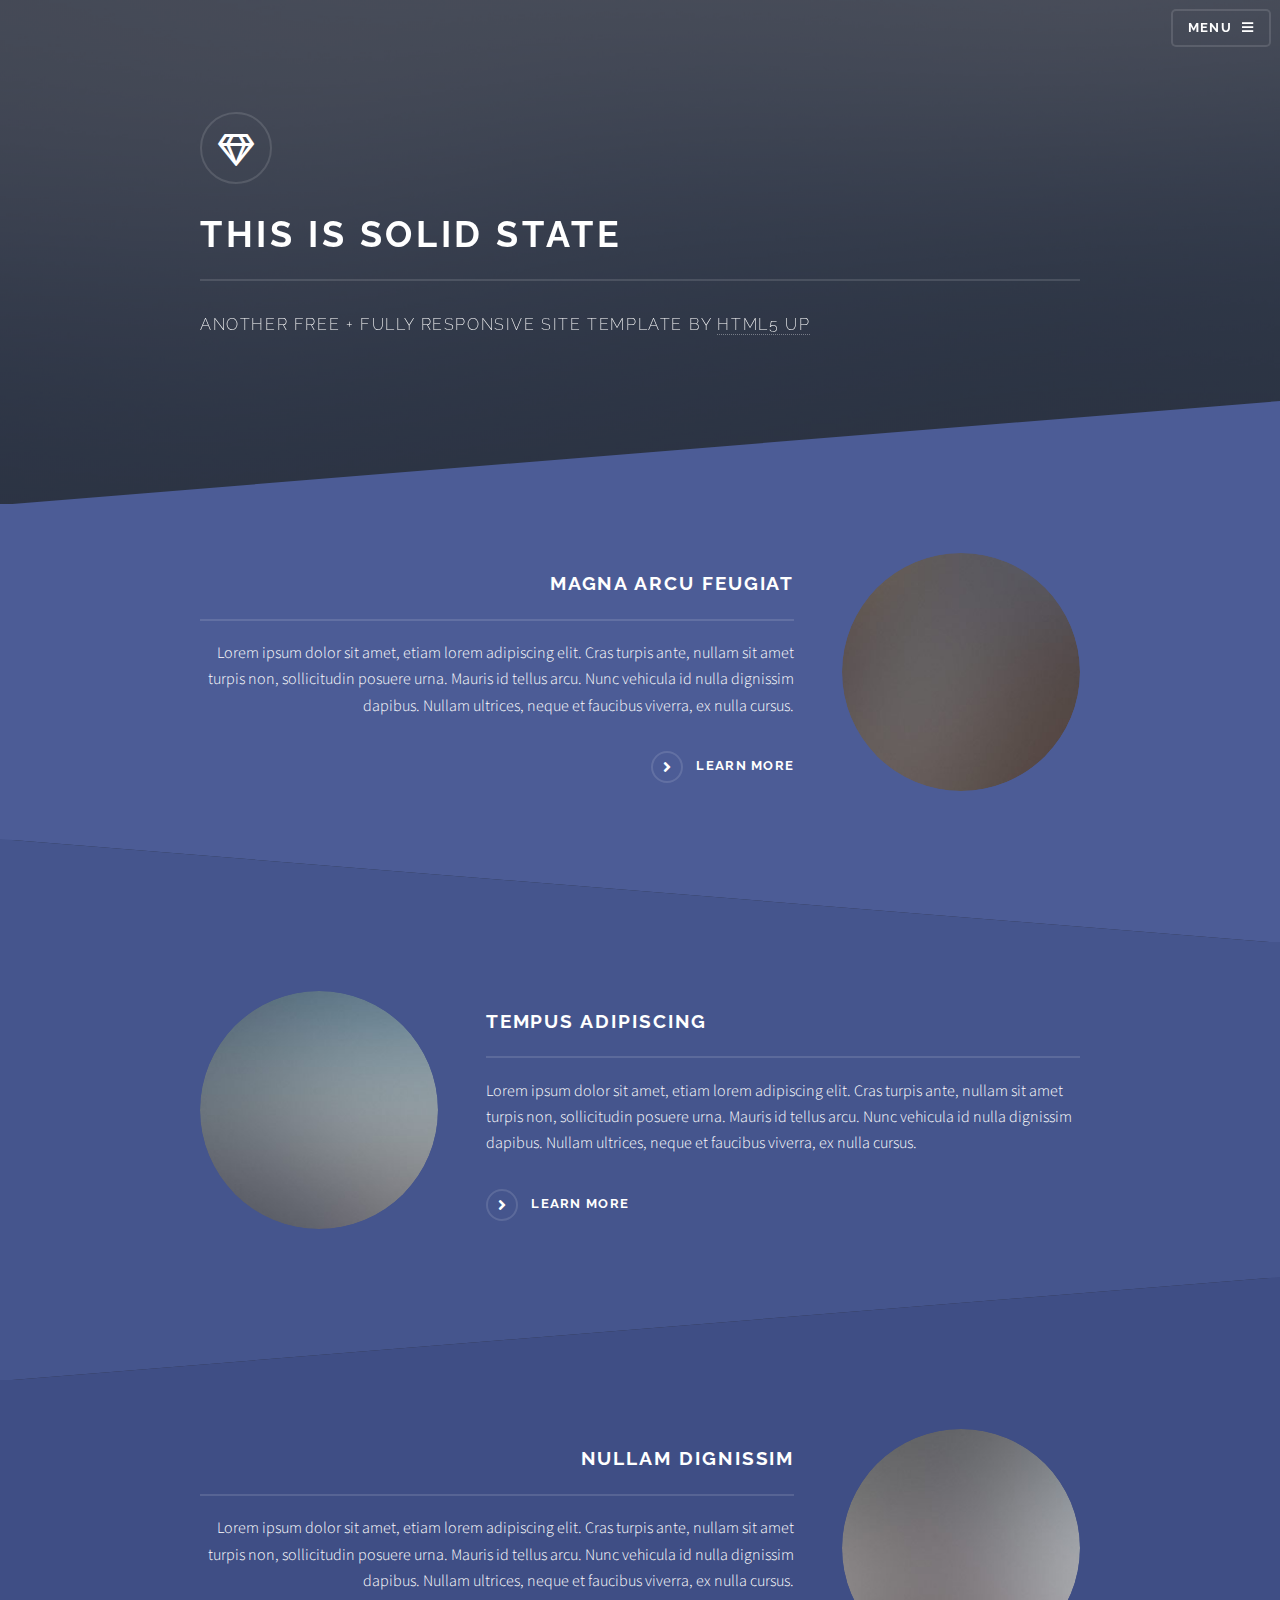
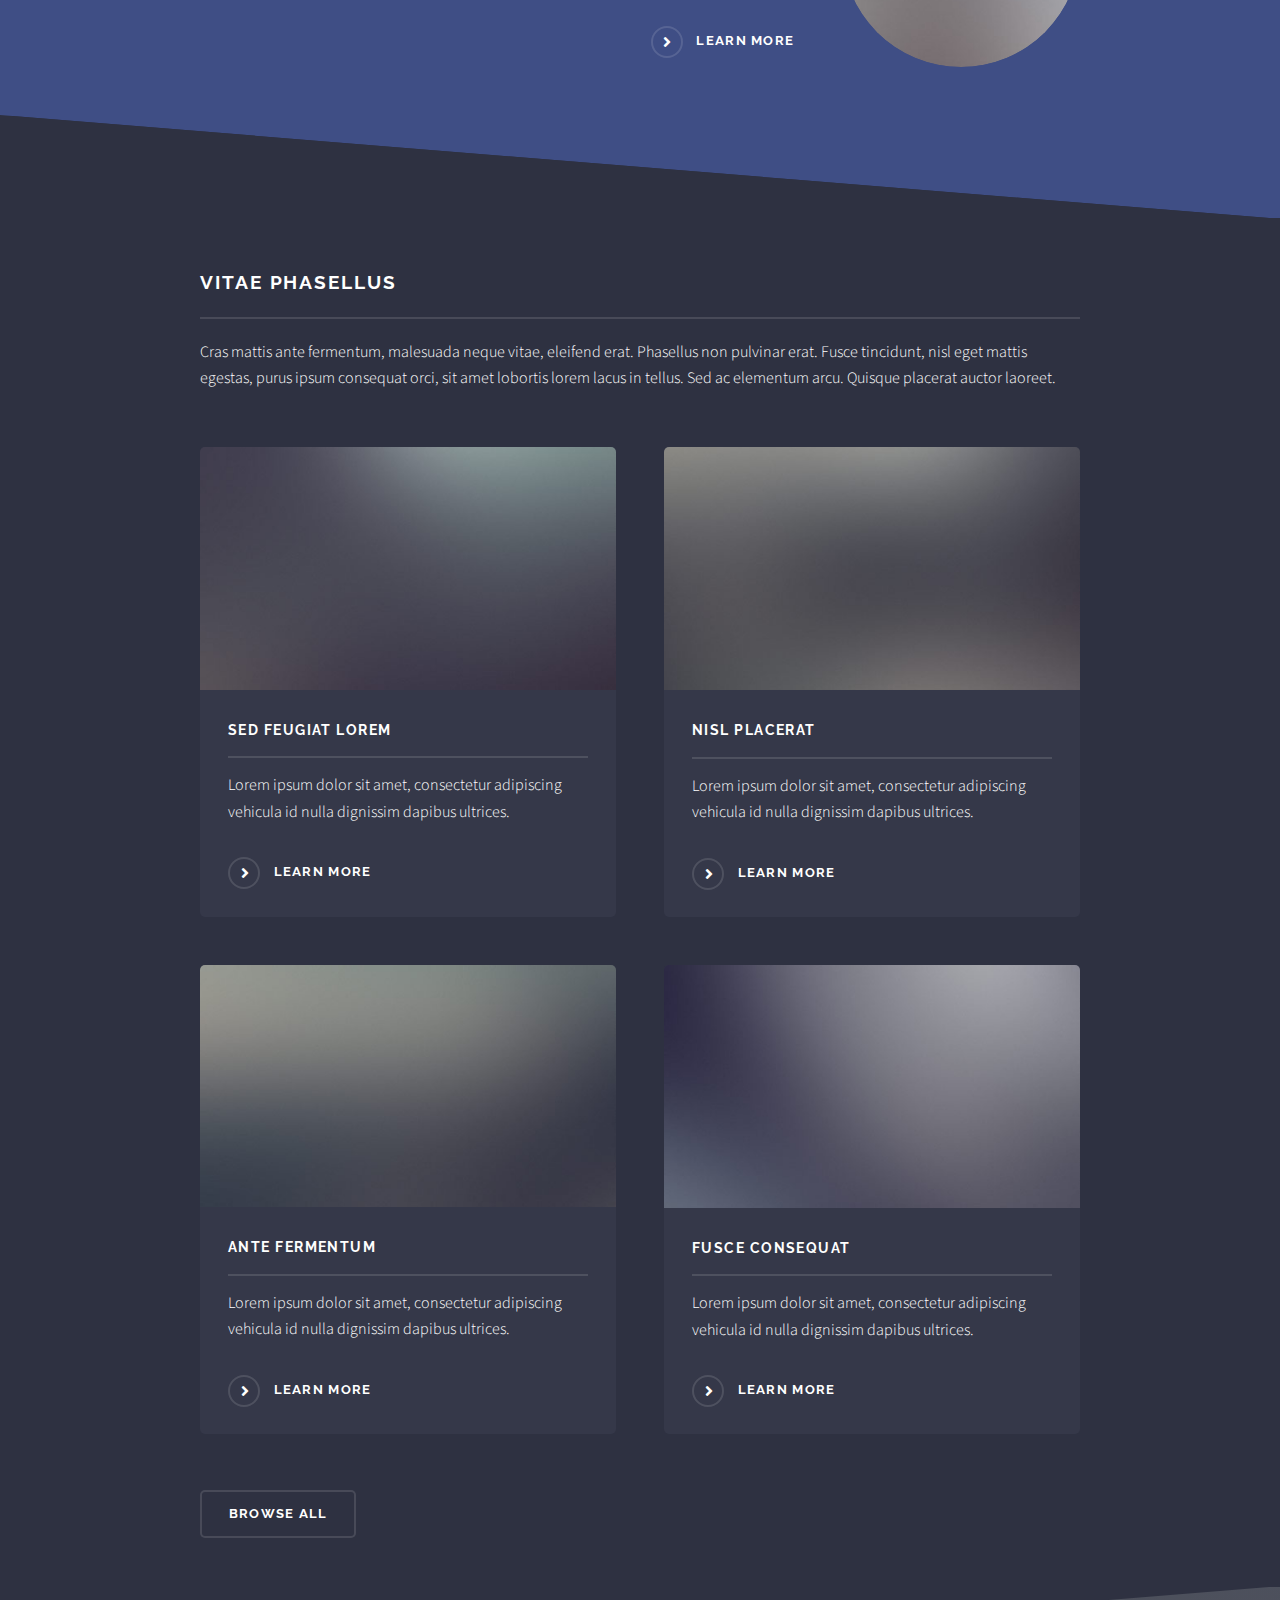
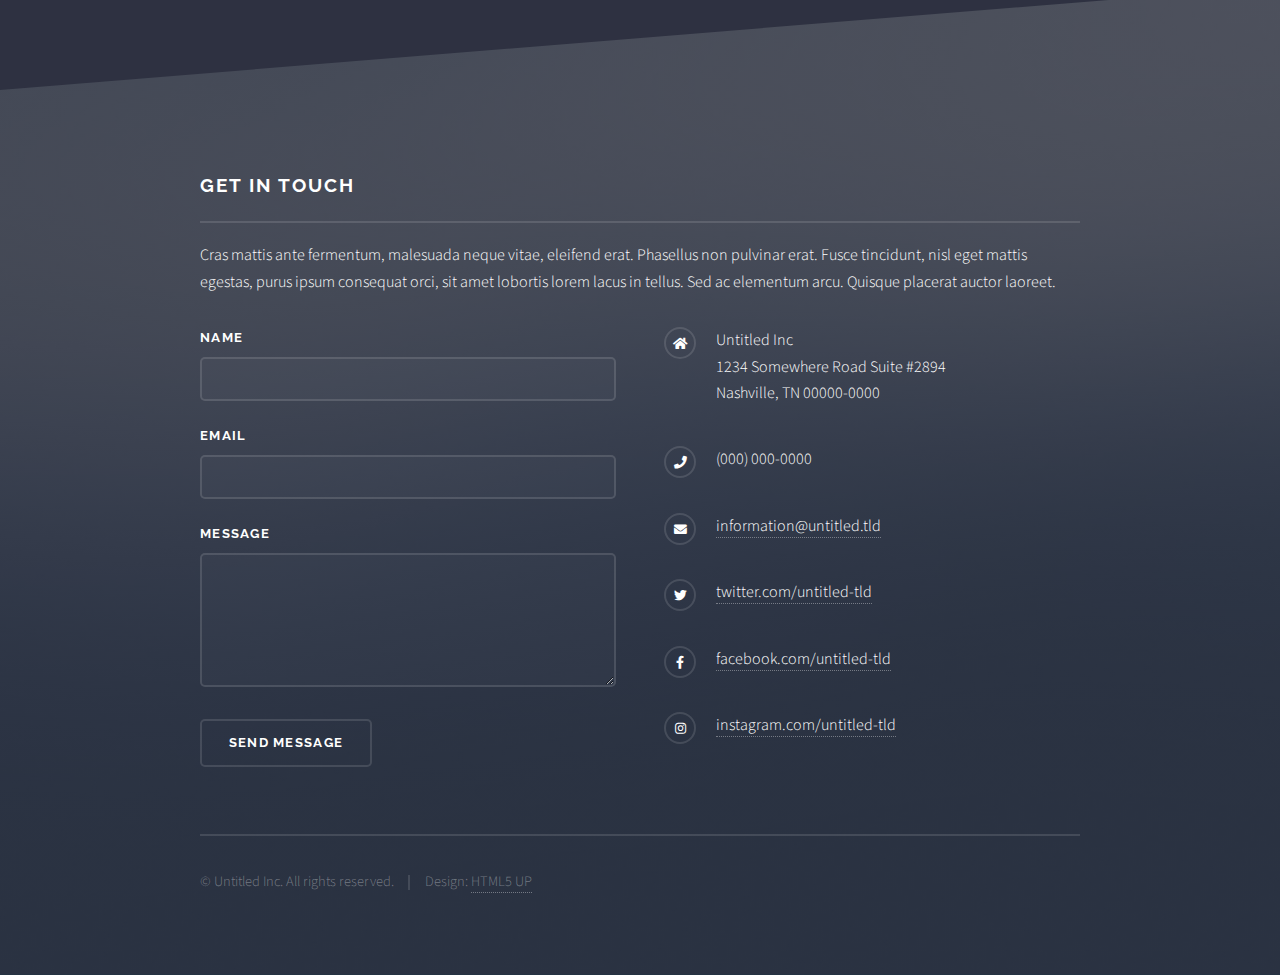
==== index.html @ ef5cf58c "Added the files for website" ====
<!DOCTYPE HTML>
<!--
	Solid State by HTML5 UP
	html5up.net | @ajlkn
	Free for personal and commercial use under the CCA 3.0 license (html5up.net/license)
-->
<html>
	<head>
		<title>Solid State by HTML5 UP</title>
		<meta charset="utf-8" />
		<meta name="viewport" content="width=device-width, initial-scale=1, user-scalable=no" />
		<link rel="stylesheet" href="assets/css/main.css" />
		<noscript><link rel="stylesheet" href="assets/css/noscript.css" /></noscript>
	</head>
	<body class="is-preload">

		<!-- Page Wrapper -->
			<div id="page-wrapper">

				<!-- Header -->
					<header id="header" class="alt">
						<h1><a href="index.html">Solid State</a></h1>
						<nav>
							<a href="#menu">Menu</a>
						</nav>
					</header>

				<!-- Menu -->
					<nav id="menu">
						<div class="inner">
							<h2>Menu</h2>
							<ul class="links">
								<li><a href="index.html">Home</a></li>
								<li><a href="generic.html">Generic</a></li>
								<li><a href="elements.html">Elements</a></li>
								<li><a href="#">Log In</a></li>
								<li><a href="#">Sign Up</a></li>
							</ul>
							<a href="#" class="close">Close</a>
						</div>
					</nav>

				<!-- Banner -->
					<section id="banner">
						<div class="inner">
							<div class="logo"><span class="icon fa-gem"></span></div>
							<h2>This is Solid State</h2>
							<p>Another free + fully responsive site template by <a href="http://html5up.net">HTML5 UP</a></p>
						</div>
					</section>

				<!-- Wrapper -->
					<section id="wrapper">

						<!-- One -->
							<section id="one" class="wrapper spotlight style1">
								<div class="inner">
									<a href="#" class="image"><img src="images/pic01.jpg" alt="" /></a>
									<div class="content">
										<h2 class="major">Magna arcu feugiat</h2>
										<p>Lorem ipsum dolor sit amet, etiam lorem adipiscing elit. Cras turpis ante, nullam sit amet turpis non, sollicitudin posuere urna. Mauris id tellus arcu. Nunc vehicula id nulla dignissim dapibus. Nullam ultrices, neque et faucibus viverra, ex nulla cursus.</p>
										<a href="#" class="special">Learn more</a>
									</div>
								</div>
							</section>

						<!-- Two -->
							<section id="two" class="wrapper alt spotlight style2">
								<div class="inner">
									<a href="#" class="image"><img src="images/pic02.jpg" alt="" /></a>
									<div class="content">
										<h2 class="major">Tempus adipiscing</h2>
										<p>Lorem ipsum dolor sit amet, etiam lorem adipiscing elit. Cras turpis ante, nullam sit amet turpis non, sollicitudin posuere urna. Mauris id tellus arcu. Nunc vehicula id nulla dignissim dapibus. Nullam ultrices, neque et faucibus viverra, ex nulla cursus.</p>
										<a href="#" class="special">Learn more</a>
									</div>
								</div>
							</section>

						<!-- Three -->
							<section id="three" class="wrapper spotlight style3">
								<div class="inner">
									<a href="#" class="image"><img src="images/pic03.jpg" alt="" /></a>
									<div class="content">
										<h2 class="major">Nullam dignissim</h2>
										<p>Lorem ipsum dolor sit amet, etiam lorem adipiscing elit. Cras turpis ante, nullam sit amet turpis non, sollicitudin posuere urna. Mauris id tellus arcu. Nunc vehicula id nulla dignissim dapibus. Nullam ultrices, neque et faucibus viverra, ex nulla cursus.</p>
										<a href="#" class="special">Learn more</a>
									</div>
								</div>
							</section>

						<!-- Four -->
							<section id="four" class="wrapper alt style1">
								<div class="inner">
									<h2 class="major">Vitae phasellus</h2>
									<p>Cras mattis ante fermentum, malesuada neque vitae, eleifend erat. Phasellus non pulvinar erat. Fusce tincidunt, nisl eget mattis egestas, purus ipsum consequat orci, sit amet lobortis lorem lacus in tellus. Sed ac elementum arcu. Quisque placerat auctor laoreet.</p>
									<section class="features">
										<article>
											<a href="#" class="image"><img src="images/pic04.jpg" alt="" /></a>
											<h3 class="major">Sed feugiat lorem</h3>
											<p>Lorem ipsum dolor sit amet, consectetur adipiscing vehicula id nulla dignissim dapibus ultrices.</p>
											<a href="#" class="special">Learn more</a>
										</article>
										<article>
											<a href="#" class="image"><img src="images/pic05.jpg" alt="" /></a>
											<h3 class="major">Nisl placerat</h3>
											<p>Lorem ipsum dolor sit amet, consectetur adipiscing vehicula id nulla dignissim dapibus ultrices.</p>
											<a href="#" class="special">Learn more</a>
										</article>
										<article>
											<a href="#" class="image"><img src="images/pic06.jpg" alt="" /></a>
											<h3 class="major">Ante fermentum</h3>
											<p>Lorem ipsum dolor sit amet, consectetur adipiscing vehicula id nulla dignissim dapibus ultrices.</p>
											<a href="#" class="special">Learn more</a>
										</article>
										<article>
											<a href="#" class="image"><img src="images/pic07.jpg" alt="" /></a>
											<h3 class="major">Fusce consequat</h3>
											<p>Lorem ipsum dolor sit amet, consectetur adipiscing vehicula id nulla dignissim dapibus ultrices.</p>
											<a href="#" class="special">Learn more</a>
										</article>
									</section>
									<ul class="actions">
										<li><a href="#" class="button">Browse All</a></li>
									</ul>
								</div>
							</section>

					</section>

				<!-- Footer -->
					<section id="footer">
						<div class="inner">
							<h2 class="major">Get in touch</h2>
							<p>Cras mattis ante fermentum, malesuada neque vitae, eleifend erat. Phasellus non pulvinar erat. Fusce tincidunt, nisl eget mattis egestas, purus ipsum consequat orci, sit amet lobortis lorem lacus in tellus. Sed ac elementum arcu. Quisque placerat auctor laoreet.</p>
							<form method="post" action="#">
								<div class="fields">
									<div class="field">
										<label for="name">Name</label>
										<input type="text" name="name" id="name" />
									</div>
									<div class="field">
										<label for="email">Email</label>
										<input type="email" name="email" id="email" />
									</div>
									<div class="field">
										<label for="message">Message</label>
										<textarea name="message" id="message" rows="4"></textarea>
									</div>
								</div>
								<ul class="actions">
									<li><input type="submit" value="Send Message" /></li>
								</ul>
							</form>
							<ul class="contact">
								<li class="icon solid fa-home">
									Untitled Inc<br />
									1234 Somewhere Road Suite #2894<br />
									Nashville, TN 00000-0000
								</li>
								<li class="icon solid fa-phone">(000) 000-0000</li>
								<li class="icon solid fa-envelope"><a href="#">information@untitled.tld</a></li>
								<li class="icon brands fa-twitter"><a href="#">twitter.com/untitled-tld</a></li>
								<li class="icon brands fa-facebook-f"><a href="#">facebook.com/untitled-tld</a></li>
								<li class="icon brands fa-instagram"><a href="#">instagram.com/untitled-tld</a></li>
							</ul>
							<ul class="copyright">
								<li>&copy; Untitled Inc. All rights reserved.</li><li>Design: <a href="http://html5up.net">HTML5 UP</a></li>
							</ul>
						</div>
					</section>

			</div>

		<!-- Scripts -->
			<script src="assets/js/jquery.min.js"></script>
			<script src="assets/js/jquery.scrollex.min.js"></script>
			<script src="assets/js/browser.min.js"></script>
			<script src="assets/js/breakpoints.min.js"></script>
			<script src="assets/js/util.js"></script>
			<script src="assets/js/main.js"></script>

	</body>
</html>
---- assets/css/main.css ----
@import url(fontawesome-all.min.css);
@import url("https://fonts.googleapis.com/css?family=Raleway:200,700|Source+Sans+Pro:300,600,300italic,600italic");

/*
	Solid State by HTML5 UP
	html5up.net | @ajlkn
	Free for personal and commercial use under the CCA 3.0 license (html5up.net/license)
*/

html, body, div, span, applet, object,
iframe, h1, h2, h3, h4, h5, h6, p, blockquote,
pre, a, abbr, acronym, address, big, cite,
code, del, dfn, em, img, ins, kbd, q, s, samp,
small, strike, strong, sub, sup, tt, var, b,
u, i, center, dl, dt, dd, ol, ul, li, fieldset,
form, label, legend, table, caption, tbody,
tfoot, thead, tr, th, td, article, aside,
canvas, details, embed, figure, figcaption,
footer, header, hgroup, menu, nav, output, ruby,
section, summary, time, mark, audio, video {
	margin: 0;
	padding: 0;
	border: 0;
	font-size: 100%;
	font: inherit;
	vertical-align: baseline;}

article, aside, details, figcaption, figure,
footer, header, hgroup, menu, nav, section {
	display: block;}

body {
	line-height: 1;
}

ol, ul {
	list-style: none;
}

blockquote, q {
	quotes: none;
}

	blockquote:before, blockquote:after, q:before, q:after {
		content: '';
		content: none;
	}

table {
	border-collapse: collapse;
	border-spacing: 0;
}

body {
	-webkit-text-size-adjust: none;
}

mark {
	background-color: transparent;
	color: inherit;
}

input::-moz-focus-inner {
	border: 0;
	padding: 0;
}

input, select, textarea {
	-moz-appearance: none;
	-webkit-appearance: none;
	-ms-appearance: none;
	appearance: none;
}

/* Basic */

	@-ms-viewport {
		width: device-width;
	}

	body {
		-ms-overflow-style: scrollbar;
	}

	@media screen and (max-width: 480px) {

		html, body {
			min-width: 320px;
		}

	}

	html {
		box-sizing: border-box;
	}

	*, *:before, *:after {
		box-sizing: inherit;
	}

	body {
		background-color: #2e3141;
		background-image: linear-gradient(to top, rgba(46, 49, 65, 0.8), rgba(46, 49, 65, 0.8)), url("../../images/bg.jpg");
		background-size: auto, cover;
		background-attachment: fixed, fixed;
		background-position: center, center;
	}

		body.is-preload *, body.is-preload *:before, body.is-preload *:after {
			-moz-animation: none !important;
			-webkit-animation: none !important;
			-ms-animation: none !important;
			animation: none !important;
			-moz-transition: none !important;
			-webkit-transition: none !important;
			-ms-transition: none !important;
			transition: none !important;
		}

/* Type */

	body, input, select, textarea {
		color: #ffffff;
		font-family: "Source Sans Pro", Helvetica, sans-serif;
		font-size: 16.5pt;
		font-weight: 300;
		line-height: 1.65;
	}

		@media screen and (max-width: 1680px) {

			body, input, select, textarea {
				font-size: 13pt;
			}

		}

		@media screen and (max-width: 1280px) {

			body, input, select, textarea {
				font-size: 12pt;
			}

		}

		@media screen and (max-width: 980px) {

			body, input, select, textarea {
				font-size: 12pt;
			}

		}

		@media screen and (max-width: 736px) {

			body, input, select, textarea {
				font-size: 12pt;
			}

		}

		@media screen and (max-width: 480px) {

			body, input, select, textarea {
				font-size: 12pt;
			}

		}

	a {
		-moz-transition: color 0.2s ease-in-out, border-bottom-color 0.2s ease-in-out;
		-webkit-transition: color 0.2s ease-in-out, border-bottom-color 0.2s ease-in-out;
		-ms-transition: color 0.2s ease-in-out, border-bottom-color 0.2s ease-in-out;
		transition: color 0.2s ease-in-out, border-bottom-color 0.2s ease-in-out;
		border-bottom: dotted 1px rgba(255, 255, 255, 0.35);
		color: #ffffff;
		text-decoration: none;
	}

		a:hover {
			border-bottom-color: transparent;
			color: #ffffff !important;
		}

		a.special:not(.button) {
			text-decoration: none;
			border-bottom: 0;
			display: block;
			font-family: Raleway, Helvetica, sans-serif;
			font-size: 0.8em;
			font-weight: 700;
			letter-spacing: 0.1em;
			margin: 0 0 2em 0;
			text-transform: uppercase;
		}

			a.special:not(.button):before {
				-moz-osx-font-smoothing: grayscale;
				-webkit-font-smoothing: antialiased;
				display: inline-block;
				font-style: normal;
				font-variant: normal;
				text-rendering: auto;
				line-height: 1;
				text-transform: none !important;
				font-family: 'Font Awesome 5 Free';
				font-weight: 900;
			}

			a.special:not(.button):before {
				-moz-transition: background-color 0.2s ease-in-out;
				-webkit-transition: background-color 0.2s ease-in-out;
				-ms-transition: background-color 0.2s ease-in-out;
				transition: background-color 0.2s ease-in-out;
				border-radius: 100%;
				border: solid 2px rgba(255, 255, 255, 0.125);
				content: '\f105';
				display: inline-block;
				font-size: 1.25em;
				height: 2em;
				line-height: 1.75em;
				margin-right: 0.85em;
				text-align: center;
				text-indent: 0.15em;
				vertical-align: middle;
				width: 2em;
			}

			a.special:not(.button):hover:before {
				background-color: rgba(255, 255, 255, 0.025);
			}

			a.special:not(.button):active:before {
				background-color: rgba(255, 255, 255, 0.075);
			}

	strong, b {
		color: #ffffff;
		font-weight: 600;
	}

	em, i {
		font-style: italic;
	}

	p {
		margin: 0 0 2em 0;
	}

	h1, h2, h3, h4, h5, h6 {
		color: #ffffff;
		font-family: Raleway, Helvetica, sans-serif;
		font-weight: 700;
		letter-spacing: 0.1em;
		margin: 0 0 1em 0;
		text-transform: uppercase;
	}

		h1 a, h2 a, h3 a, h4 a, h5 a, h6 a {
			color: inherit;
			text-decoration: none;
			border-bottom: 0;
		}

		h1 span, h2 span, h3 span, h4 span, h5 span, h6 span {
			font-weight: 200;
		}

		h1.major, h2.major, h3.major, h4.major, h5.major, h6.major {
			padding-bottom: 1em;
			border-bottom: solid 2px rgba(255, 255, 255, 0.125);
		}

	h2 {
		font-size: 1.2em;
	}

	h3 {
		font-size: 0.9em;
	}

	h4 {
		font-size: 0.7em;
	}

	h5 {
		font-size: 0.7em;
	}

	h6 {
		font-size: 0.7em;
	}

	@media screen and (max-width: 736px) {

		h2 {
			font-size: 1em;
		}

		h3 {
			font-size: 0.8em;
		}

	}

	sub {
		font-size: 0.8em;
		position: relative;
		top: 0.5em;
	}

	sup {
		font-size: 0.8em;
		position: relative;
		top: -0.5em;
	}

	blockquote {
		border-left: solid 4px rgba(255, 255, 255, 0.125);
		font-style: italic;
		margin: 0 0 2em 0;
		padding: 0.5em 0 0.5em 2em;
	}

	code {
		background: rgba(255, 255, 255, 0.025);
		border-radius: 5px;
		border: solid 2px rgba(255, 255, 255, 0.125);
		font-family: "Courier New", monospace;
		font-size: 0.9em;
		margin: 0 0.25em;
		padding: 0.25em 0.65em;
	}

	pre {
		-webkit-overflow-scrolling: touch;
		font-family: "Courier New", monospace;
		font-size: 0.9em;
		margin: 0 0 2em 0;
	}

		pre code {
			display: block;
			line-height: 1.75em;
			padding: 1em 1.5em;
			overflow-x: auto;
		}

	hr {
		border: 0;
		border-bottom: solid 2px rgba(255, 255, 255, 0.125);
		margin: 2.5em 0;
	}

		hr.major {
			margin: 4em 0;
		}

	.align-left {
		text-align: left;
	}

	.align-center {
		text-align: center;
	}

	.align-right {
		text-align: right;
	}

/* Row */

	.row {
		display: flex;
		flex-wrap: wrap;
		box-sizing: border-box;
		align-items: stretch;
	}

		.row > * {
			box-sizing: border-box;
		}

		.row.gtr-uniform > * > :last-child {
			margin-bottom: 0;
		}

		.row.aln-left {
			justify-content: flex-start;
		}

		.row.aln-center {
			justify-content: center;
		}

		.row.aln-right {
			justify-content: flex-end;
		}

		.row.aln-top {
			align-items: flex-start;
		}

		.row.aln-middle {
			align-items: center;
		}

		.row.aln-bottom {
			align-items: flex-end;
		}

		.row > .imp {
			order: -1;
		}

		.row > .col-1 {
			width: 8.33333%;
		}

		.row > .off-1 {
			margin-left: 8.33333%;
		}

		.row > .col-2 {
			width: 16.66667%;
		}

		.row > .off-2 {
			margin-left: 16.66667%;
		}

		.row > .col-3 {
			width: 25%;
		}

		.row > .off-3 {
			margin-left: 25%;
		}

		.row > .col-4 {
			width: 33.33333%;
		}

		.row > .off-4 {
			margin-left: 33.33333%;
		}

		.row > .col-5 {
			width: 41.66667%;
		}

		.row > .off-5 {
			margin-left: 41.66667%;
		}

		.row > .col-6 {
			width: 50%;
		}

		.row > .off-6 {
			margin-left: 50%;
		}

		.row > .col-7 {
			width: 58.33333%;
		}

		.row > .off-7 {
			margin-left: 58.33333%;
		}

		.row > .col-8 {
			width: 66.66667%;
		}

		.row > .off-8 {
			margin-left: 66.66667%;
		}

		.row > .col-9 {
			width: 75%;
		}

		.row > .off-9 {
			margin-left: 75%;
		}

		.row > .col-10 {
			width: 83.33333%;
		}

		.row > .off-10 {
			margin-left: 83.33333%;
		}

		.row > .col-11 {
			width: 91.66667%;
		}

		.row > .off-11 {
			margin-left: 91.66667%;
		}

		.row > .col-12 {
			width: 100%;
		}

		.row > .off-12 {
			margin-left: 100%;
		}

		.row.gtr-0 {
			margin-top: 0;
			margin-left: 0em;
		}

			.row.gtr-0 > * {
				padding: 0 0 0 0em;
			}

			.row.gtr-0.gtr-uniform {
				margin-top: 0em;
			}

				.row.gtr-0.gtr-uniform > * {
					padding-top: 0em;
				}

		.row.gtr-25 {
			margin-top: 0;
			margin-left: -0.4375em;
		}

			.row.gtr-25 > * {
				padding: 0 0 0 0.4375em;
			}

			.row.gtr-25.gtr-uniform {
				margin-top: -0.4375em;
			}

				.row.gtr-25.gtr-uniform > * {
					padding-top: 0.4375em;
				}

		.row.gtr-50 {
			margin-top: 0;
			margin-left: -0.875em;
		}

			.row.gtr-50 > * {
				padding: 0 0 0 0.875em;
			}

			.row.gtr-50.gtr-uniform {
				margin-top: -0.875em;
			}

				.row.gtr-50.gtr-uniform > * {
					padding-top: 0.875em;
				}

		.row {
			margin-top: 0;
			margin-left: -1.75em;
		}

			.row > * {
				padding: 0 0 0 1.75em;
			}

			.row.gtr-uniform {
				margin-top: -1.75em;
			}

				.row.gtr-uniform > * {
					padding-top: 1.75em;
				}

		.row.gtr-150 {
			margin-top: 0;
			margin-left: -2.625em;
		}

			.row.gtr-150 > * {
				padding: 0 0 0 2.625em;
			}

			.row.gtr-150.gtr-uniform {
				margin-top: -2.625em;
			}

				.row.gtr-150.gtr-uniform > * {
					padding-top: 2.625em;
				}

		.row.gtr-200 {
			margin-top: 0;
			margin-left: -3.5em;
		}

			.row.gtr-200 > * {
				padding: 0 0 0 3.5em;
			}

			.row.gtr-200.gtr-uniform {
				margin-top: -3.5em;
			}

				.row.gtr-200.gtr-uniform > * {
					padding-top: 3.5em;
				}

		@media screen and (max-width: 1680px) {

			.row {
				display: flex;
				flex-wrap: wrap;
				box-sizing: border-box;
				align-items: stretch;
			}

				.row > * {
					box-sizing: border-box;
				}

				.row.gtr-uniform > * > :last-child {
					margin-bottom: 0;
				}

				.row.aln-left {
					justify-content: flex-start;
				}

				.row.aln-center {
					justify-content: center;
				}

				.row.aln-right {
					justify-content: flex-end;
				}

				.row.aln-top {
					align-items: flex-start;
				}

				.row.aln-middle {
					align-items: center;
				}

				.row.aln-bottom {
					align-items: flex-end;
				}

				.row > .imp-xlarge {
					order: -1;
				}

				.row > .col-1-xlarge {
					width: 8.33333%;
				}

				.row > .off-1-xlarge {
					margin-left: 8.33333%;
				}

				.row > .col-2-xlarge {
					width: 16.66667%;
				}

				.row > .off-2-xlarge {
					margin-left: 16.66667%;
				}

				.row > .col-3-xlarge {
					width: 25%;
				}

				.row > .off-3-xlarge {
					margin-left: 25%;
				}

				.row > .col-4-xlarge {
					width: 33.33333%;
				}

				.row > .off-4-xlarge {
					margin-left: 33.33333%;
				}

				.row > .col-5-xlarge {
					width: 41.66667%;
				}

				.row > .off-5-xlarge {
					margin-left: 41.66667%;
				}

				.row > .col-6-xlarge {
					width: 50%;
				}

				.row > .off-6-xlarge {
					margin-left: 50%;
				}

				.row > .col-7-xlarge {
					width: 58.33333%;
				}

				.row > .off-7-xlarge {
					margin-left: 58.33333%;
				}

				.row > .col-8-xlarge {
					width: 66.66667%;
				}

				.row > .off-8-xlarge {
					margin-left: 66.66667%;
				}

				.row > .col-9-xlarge {
					width: 75%;
				}

				.row > .off-9-xlarge {
					margin-left: 75%;
				}

				.row > .col-10-xlarge {
					width: 83.33333%;
				}

				.row > .off-10-xlarge {
					margin-left: 83.33333%;
				}

				.row > .col-11-xlarge {
					width: 91.66667%;
				}

				.row > .off-11-xlarge {
					margin-left: 91.66667%;
				}

				.row > .col-12-xlarge {
					width: 100%;
				}

				.row > .off-12-xlarge {
					margin-left: 100%;
				}

				.row.gtr-0 {
					margin-top: 0;
					margin-left: 0em;
				}

					.row.gtr-0 > * {
						padding: 0 0 0 0em;
					}

					.row.gtr-0.gtr-uniform {
						margin-top: 0em;
					}

						.row.gtr-0.gtr-uniform > * {
							padding-top: 0em;
						}

				.row.gtr-25 {
					margin-top: 0;
					margin-left: -0.4375em;
				}

					.row.gtr-25 > * {
						padding: 0 0 0 0.4375em;
					}

					.row.gtr-25.gtr-uniform {
						margin-top: -0.4375em;
					}

						.row.gtr-25.gtr-uniform > * {
							padding-top: 0.4375em;
						}

				.row.gtr-50 {
					margin-top: 0;
					margin-left: -0.875em;
				}

					.row.gtr-50 > * {
						padding: 0 0 0 0.875em;
					}

					.row.gtr-50.gtr-uniform {
						margin-top: -0.875em;
					}

						.row.gtr-50.gtr-uniform > * {
							padding-top: 0.875em;
						}

				.row {
					margin-top: 0;
					margin-left: -1.75em;
				}

					.row > * {
						padding: 0 0 0 1.75em;
					}

					.row.gtr-uniform {
						margin-top: -1.75em;
					}

						.row.gtr-uniform > * {
							padding-top: 1.75em;
						}

				.row.gtr-150 {
					margin-top: 0;
					margin-left: -2.625em;
				}

					.row.gtr-150 > * {
						padding: 0 0 0 2.625em;
					}

					.row.gtr-150.gtr-uniform {
						margin-top: -2.625em;
					}

						.row.gtr-150.gtr-uniform > * {
							padding-top: 2.625em;
						}

				.row.gtr-200 {
					margin-top: 0;
					margin-left: -3.5em;
				}

					.row.gtr-200 > * {
						padding: 0 0 0 3.5em;
					}

					.row.gtr-200.gtr-uniform {
						margin-top: -3.5em;
					}

						.row.gtr-200.gtr-uniform > * {
							padding-top: 3.5em;
						}

		}

		@media screen and (max-width: 1280px) {

			.row {
				display: flex;
				flex-wrap: wrap;
				box-sizing: border-box;
				align-items: stretch;
			}

				.row > * {
					box-sizing: border-box;
				}

				.row.gtr-uniform > * > :last-child {
					margin-bottom: 0;
				}

				.row.aln-left {
					justify-content: flex-start;
				}

				.row.aln-center {
					justify-content: center;
				}

				.row.aln-right {
					justify-content: flex-end;
				}

				.row.aln-top {
					align-items: flex-start;
				}

				.row.aln-middle {
					align-items: center;
				}

				.row.aln-bottom {
					align-items: flex-end;
				}

				.row > .imp-large {
					order: -1;
				}

				.row > .col-1-large {
					width: 8.33333%;
				}

				.row > .off-1-large {
					margin-left: 8.33333%;
				}

				.row > .col-2-large {
					width: 16.66667%;
				}

				.row > .off-2-large {
					margin-left: 16.66667%;
				}

				.row > .col-3-large {
					width: 25%;
				}

				.row > .off-3-large {
					margin-left: 25%;
				}

				.row > .col-4-large {
					width: 33.33333%;
				}

				.row > .off-4-large {
					margin-left: 33.33333%;
				}

				.row > .col-5-large {
					width: 41.66667%;
				}

				.row > .off-5-large {
					margin-left: 41.66667%;
				}

				.row > .col-6-large {
					width: 50%;
				}

				.row > .off-6-large {
					margin-left: 50%;
				}

				.row > .col-7-large {
					width: 58.33333%;
				}

				.row > .off-7-large {
					margin-left: 58.33333%;
				}

				.row > .col-8-large {
					width: 66.66667%;
				}

				.row > .off-8-large {
					margin-left: 66.66667%;
				}

				.row > .col-9-large {
					width: 75%;
				}

				.row > .off-9-large {
					margin-left: 75%;
				}

				.row > .col-10-large {
					width: 83.33333%;
				}

				.row > .off-10-large {
					margin-left: 83.33333%;
				}

				.row > .col-11-large {
					width: 91.66667%;
				}

				.row > .off-11-large {
					margin-left: 91.66667%;
				}

				.row > .col-12-large {
					width: 100%;
				}

				.row > .off-12-large {
					margin-left: 100%;
				}

				.row.gtr-0 {
					margin-top: 0;
					margin-left: 0em;
				}

					.row.gtr-0 > * {
						padding: 0 0 0 0em;
					}

					.row.gtr-0.gtr-uniform {
						margin-top: 0em;
					}

						.row.gtr-0.gtr-uniform > * {
							padding-top: 0em;
						}

				.row.gtr-25 {
					margin-top: 0;
					margin-left: -0.4375em;
				}

					.row.gtr-25 > * {
						padding: 0 0 0 0.4375em;
					}

					.row.gtr-25.gtr-uniform {
						margin-top: -0.4375em;
					}

						.row.gtr-25.gtr-uniform > * {
							padding-top: 0.4375em;
						}

				.row.gtr-50 {
					margin-top: 0;
					margin-left: -0.875em;
				}

					.row.gtr-50 > * {
						padding: 0 0 0 0.875em;
					}

					.row.gtr-50.gtr-uniform {
						margin-top: -0.875em;
					}

						.row.gtr-50.gtr-uniform > * {
							padding-top: 0.875em;
						}

				.row {
					margin-top: 0;
					margin-left: -1.75em;
				}

					.row > * {
						padding: 0 0 0 1.75em;
					}

					.row.gtr-uniform {
						margin-top: -1.75em;
					}

						.row.gtr-uniform > * {
							padding-top: 1.75em;
						}

				.row.gtr-150 {
					margin-top: 0;
					margin-left: -2.625em;
				}

					.row.gtr-150 > * {
						padding: 0 0 0 2.625em;
					}

					.row.gtr-150.gtr-uniform {
						margin-top: -2.625em;
					}

						.row.gtr-150.gtr-uniform > * {
							padding-top: 2.625em;
						}

				.row.gtr-200 {
					margin-top: 0;
					margin-left: -3.5em;
				}

					.row.gtr-200 > * {
						padding: 0 0 0 3.5em;
					}

					.row.gtr-200.gtr-uniform {
						margin-top: -3.5em;
					}

						.row.gtr-200.gtr-uniform > * {
							padding-top: 3.5em;
						}

		}

		@media screen and (max-width: 980px) {

			.row {
				display: flex;
				flex-wrap: wrap;
				box-sizing: border-box;
				align-items: stretch;
			}

				.row > * {
					box-sizing: border-box;
				}

				.row.gtr-uniform > * > :last-child {
					margin-bottom: 0;
				}

				.row.aln-left {
					justify-content: flex-start;
				}

				.row.aln-center {
					justify-content: center;
				}

				.row.aln-right {
					justify-content: flex-end;
				}

				.row.aln-top {
					align-items: flex-start;
				}

				.row.aln-middle {
					align-items: center;
				}

				.row.aln-bottom {
					align-items: flex-end;
				}

				.row > .imp-medium {
					order: -1;
				}

				.row > .col-1-medium {
					width: 8.33333%;
				}

				.row > .off-1-medium {
					margin-left: 8.33333%;
				}

				.row > .col-2-medium {
					width: 16.66667%;
				}

				.row > .off-2-medium {
					margin-left: 16.66667%;
				}

				.row > .col-3-medium {
					width: 25%;
				}

				.row > .off-3-medium {
					margin-left: 25%;
				}

				.row > .col-4-medium {
					width: 33.33333%;
				}

				.row > .off-4-medium {
					margin-left: 33.33333%;
				}

				.row > .col-5-medium {
					width: 41.66667%;
				}

				.row > .off-5-medium {
					margin-left: 41.66667%;
				}

				.row > .col-6-medium {
					width: 50%;
				}

				.row > .off-6-medium {
					margin-left: 50%;
				}

				.row > .col-7-medium {
					width: 58.33333%;
				}

				.row > .off-7-medium {
					margin-left: 58.33333%;
				}

				.row > .col-8-medium {
					width: 66.66667%;
				}

				.row > .off-8-medium {
					margin-left: 66.66667%;
				}

				.row > .col-9-medium {
					width: 75%;
				}

				.row > .off-9-medium {
					margin-left: 75%;
				}

				.row > .col-10-medium {
					width: 83.33333%;
				}

				.row > .off-10-medium {
					margin-left: 83.33333%;
				}

				.row > .col-11-medium {
					width: 91.66667%;
				}

				.row > .off-11-medium {
					margin-left: 91.66667%;
				}

				.row > .col-12-medium {
					width: 100%;
				}

				.row > .off-12-medium {
					margin-left: 100%;
				}

				.row.gtr-0 {
					margin-top: 0;
					margin-left: 0em;
				}

					.row.gtr-0 > * {
						padding: 0 0 0 0em;
					}

					.row.gtr-0.gtr-uniform {
						margin-top: 0em;
					}

						.row.gtr-0.gtr-uniform > * {
							padding-top: 0em;
						}

				.row.gtr-25 {
					margin-top: 0;
					margin-left: -0.4375em;
				}

					.row.gtr-25 > * {
						padding: 0 0 0 0.4375em;
					}

					.row.gtr-25.gtr-uniform {
						margin-top: -0.4375em;
					}

						.row.gtr-25.gtr-uniform > * {
							padding-top: 0.4375em;
						}

				.row.gtr-50 {
					margin-top: 0;
					margin-left: -0.875em;
				}

					.row.gtr-50 > * {
						padding: 0 0 0 0.875em;
					}

					.row.gtr-50.gtr-uniform {
						margin-top: -0.875em;
					}

						.row.gtr-50.gtr-uniform > * {
							padding-top: 0.875em;
						}

				.row {
					margin-top: 0;
					margin-left: -1.75em;
				}

					.row > * {
						padding: 0 0 0 1.75em;
					}

					.row.gtr-uniform {
						margin-top: -1.75em;
					}

						.row.gtr-uniform > * {
							padding-top: 1.75em;
						}

				.row.gtr-150 {
					margin-top: 0;
					margin-left: -2.625em;
				}

					.row.gtr-150 > * {
						padding: 0 0 0 2.625em;
					}

					.row.gtr-150.gtr-uniform {
						margin-top: -2.625em;
					}

						.row.gtr-150.gtr-uniform > * {
							padding-top: 2.625em;
						}

				.row.gtr-200 {
					margin-top: 0;
					margin-left: -3.5em;
				}

					.row.gtr-200 > * {
						padding: 0 0 0 3.5em;
					}

					.row.gtr-200.gtr-uniform {
						margin-top: -3.5em;
					}

						.row.gtr-200.gtr-uniform > * {
							padding-top: 3.5em;
						}

		}

		@media screen and (max-width: 736px) {

			.row {
				display: flex;
				flex-wrap: wrap;
				box-sizing: border-box;
				align-items: stretch;
			}

				.row > * {
					box-sizing: border-box;
				}

				.row.gtr-uniform > * > :last-child {
					margin-bottom: 0;
				}

				.row.aln-left {
					justify-content: flex-start;
				}

				.row.aln-center {
					justify-content: center;
				}

				.row.aln-right {
					justify-content: flex-end;
				}

				.row.aln-top {
					align-items: flex-start;
				}

				.row.aln-middle {
					align-items: center;
				}

				.row.aln-bottom {
					align-items: flex-end;
				}

				.row > .imp-small {
					order: -1;
				}

				.row > .col-1-small {
					width: 8.33333%;
				}

				.row > .off-1-small {
					margin-left: 8.33333%;
				}

				.row > .col-2-small {
					width: 16.66667%;
				}

				.row > .off-2-small {
					margin-left: 16.66667%;
				}

				.row > .col-3-small {
					width: 25%;
				}

				.row > .off-3-small {
					margin-left: 25%;
				}

				.row > .col-4-small {
					width: 33.33333%;
				}

				.row > .off-4-small {
					margin-left: 33.33333%;
				}

				.row > .col-5-small {
					width: 41.66667%;
				}

				.row > .off-5-small {
					margin-left: 41.66667%;
				}

				.row > .col-6-small {
					width: 50%;
				}

				.row > .off-6-small {
					margin-left: 50%;
				}

				.row > .col-7-small {
					width: 58.33333%;
				}

				.row > .off-7-small {
					margin-left: 58.33333%;
				}

				.row > .col-8-small {
					width: 66.66667%;
				}

				.row > .off-8-small {
					margin-left: 66.66667%;
				}

				.row > .col-9-small {
					width: 75%;
				}

				.row > .off-9-small {
					margin-left: 75%;
				}

				.row > .col-10-small {
					width: 83.33333%;
				}

				.row > .off-10-small {
					margin-left: 83.33333%;
				}

				.row > .col-11-small {
					width: 91.66667%;
				}

				.row > .off-11-small {
					margin-left: 91.66667%;
				}

				.row > .col-12-small {
					width: 100%;
				}

				.row > .off-12-small {
					margin-left: 100%;
				}

				.row.gtr-0 {
					margin-top: 0;
					margin-left: 0em;
				}

					.row.gtr-0 > * {
						padding: 0 0 0 0em;
					}

					.row.gtr-0.gtr-uniform {
						margin-top: 0em;
					}

						.row.gtr-0.gtr-uniform > * {
							padding-top: 0em;
						}

				.row.gtr-25 {
					margin-top: 0;
					margin-left: -0.3125em;
				}

					.row.gtr-25 > * {
						padding: 0 0 0 0.3125em;
					}

					.row.gtr-25.gtr-uniform {
						margin-top: -0.3125em;
					}

						.row.gtr-25.gtr-uniform > * {
							padding-top: 0.3125em;
						}

				.row.gtr-50 {
					margin-top: 0;
					margin-left: -0.625em;
				}

					.row.gtr-50 > * {
						padding: 0 0 0 0.625em;
					}

					.row.gtr-50.gtr-uniform {
						margin-top: -0.625em;
					}

						.row.gtr-50.gtr-uniform > * {
							padding-top: 0.625em;
						}

				.row {
					margin-top: 0;
					margin-left: -1.25em;
				}

					.row > * {
						padding: 0 0 0 1.25em;
					}

					.row.gtr-uniform {
						margin-top: -1.25em;
					}

						.row.gtr-uniform > * {
							padding-top: 1.25em;
						}

				.row.gtr-150 {
					margin-top: 0;
					margin-left: -1.875em;
				}

					.row.gtr-150 > * {
						padding: 0 0 0 1.875em;
					}

					.row.gtr-150.gtr-uniform {
						margin-top: -1.875em;
					}

						.row.gtr-150.gtr-uniform > * {
							padding-top: 1.875em;
						}

				.row.gtr-200 {
					margin-top: 0;
					margin-left: -2.5em;
				}

					.row.gtr-200 > * {
						padding: 0 0 0 2.5em;
					}

					.row.gtr-200.gtr-uniform {
						margin-top: -2.5em;
					}

						.row.gtr-200.gtr-uniform > * {
							padding-top: 2.5em;
						}

		}

		@media screen and (max-width: 480px) {

			.row {
				display: flex;
				flex-wrap: wrap;
				box-sizing: border-box;
				align-items: stretch;
			}

				.row > * {
					box-sizing: border-box;
				}

				.row.gtr-uniform > * > :last-child {
					margin-bottom: 0;
				}

				.row.aln-left {
					justify-content: flex-start;
				}

				.row.aln-center {
					justify-content: center;
				}

				.row.aln-right {
					justify-content: flex-end;
				}

				.row.aln-top {
					align-items: flex-start;
				}

				.row.aln-middle {
					align-items: center;
				}

				.row.aln-bottom {
					align-items: flex-end;
				}

				.row > .imp-xsmall {
					order: -1;
				}

				.row > .col-1-xsmall {
					width: 8.33333%;
				}

				.row > .off-1-xsmall {
					margin-left: 8.33333%;
				}

				.row > .col-2-xsmall {
					width: 16.66667%;
				}

				.row > .off-2-xsmall {
					margin-left: 16.66667%;
				}

				.row > .col-3-xsmall {
					width: 25%;
				}

				.row > .off-3-xsmall {
					margin-left: 25%;
				}

				.row > .col-4-xsmall {
					width: 33.33333%;
				}

				.row > .off-4-xsmall {
					margin-left: 33.33333%;
				}

				.row > .col-5-xsmall {
					width: 41.66667%;
				}

				.row > .off-5-xsmall {
					margin-left: 41.66667%;
				}

				.row > .col-6-xsmall {
					width: 50%;
				}

				.row > .off-6-xsmall {
					margin-left: 50%;
				}

				.row > .col-7-xsmall {
					width: 58.33333%;
				}

				.row > .off-7-xsmall {
					margin-left: 58.33333%;
				}

				.row > .col-8-xsmall {
					width: 66.66667%;
				}

				.row > .off-8-xsmall {
					margin-left: 66.66667%;
				}

				.row > .col-9-xsmall {
					width: 75%;
				}

				.row > .off-9-xsmall {
					margin-left: 75%;
				}

				.row > .col-10-xsmall {
					width: 83.33333%;
				}

				.row > .off-10-xsmall {
					margin-left: 83.33333%;
				}

				.row > .col-11-xsmall {
					width: 91.66667%;
				}

				.row > .off-11-xsmall {
					margin-left: 91.66667%;
				}

				.row > .col-12-xsmall {
					width: 100%;
				}

				.row > .off-12-xsmall {
					margin-left: 100%;
				}

				.row.gtr-0 {
					margin-top: 0;
					margin-left: 0em;
				}

					.row.gtr-0 > * {
						padding: 0 0 0 0em;
					}

					.row.gtr-0.gtr-uniform {
						margin-top: 0em;
					}

						.row.gtr-0.gtr-uniform > * {
							padding-top: 0em;
						}

				.row.gtr-25 {
					margin-top: 0;
					margin-left: -0.3125em;
				}

					.row.gtr-25 > * {
						padding: 0 0 0 0.3125em;
					}

					.row.gtr-25.gtr-uniform {
						margin-top: -0.3125em;
					}

						.row.gtr-25.gtr-uniform > * {
							padding-top: 0.3125em;
						}

				.row.gtr-50 {
					margin-top: 0;
					margin-left: -0.625em;
				}

					.row.gtr-50 > * {
						padding: 0 0 0 0.625em;
					}

					.row.gtr-50.gtr-uniform {
						margin-top: -0.625em;
					}

						.row.gtr-50.gtr-uniform > * {
							padding-top: 0.625em;
						}

				.row {
					margin-top: 0;
					margin-left: -1.25em;
				}

					.row > * {
						padding: 0 0 0 1.25em;
					}

					.row.gtr-uniform {
						margin-top: -1.25em;
					}

						.row.gtr-uniform > * {
							padding-top: 1.25em;
						}

				.row.gtr-150 {
					margin-top: 0;
					margin-left: -1.875em;
				}

					.row.gtr-150 > * {
						padding: 0 0 0 1.875em;
					}

					.row.gtr-150.gtr-uniform {
						margin-top: -1.875em;
					}

						.row.gtr-150.gtr-uniform > * {
							padding-top: 1.875em;
						}

				.row.gtr-200 {
					margin-top: 0;
					margin-left: -2.5em;
				}

					.row.gtr-200 > * {
						padding: 0 0 0 2.5em;
					}

					.row.gtr-200.gtr-uniform {
						margin-top: -2.5em;
					}

						.row.gtr-200.gtr-uniform > * {
							padding-top: 2.5em;
						}

		}

		@media screen and (max-width: 360px) {

			.row {
				display: flex;
				flex-wrap: wrap;
				box-sizing: border-box;
				align-items: stretch;
			}

				.row > * {
					box-sizing: border-box;
				}

				.row.gtr-uniform > * > :last-child {
					margin-bottom: 0;
				}

				.row.aln-left {
					justify-content: flex-start;
				}

				.row.aln-center {
					justify-content: center;
				}

				.row.aln-right {
					justify-content: flex-end;
				}

				.row.aln-top {
					align-items: flex-start;
				}

				.row.aln-middle {
					align-items: center;
				}

				.row.aln-bottom {
					align-items: flex-end;
				}

				.row > .imp-xxsmall {
					order: -1;
				}

				.row > .col-1-xxsmall {
					width: 8.33333%;
				}

				.row > .off-1-xxsmall {
					margin-left: 8.33333%;
				}

				.row > .col-2-xxsmall {
					width: 16.66667%;
				}

				.row > .off-2-xxsmall {
					margin-left: 16.66667%;
				}

				.row > .col-3-xxsmall {
					width: 25%;
				}

				.row > .off-3-xxsmall {
					margin-left: 25%;
				}

				.row > .col-4-xxsmall {
					width: 33.33333%;
				}

				.row > .off-4-xxsmall {
					margin-left: 33.33333%;
				}

				.row > .col-5-xxsmall {
					width: 41.66667%;
				}

				.row > .off-5-xxsmall {
					margin-left: 41.66667%;
				}

				.row > .col-6-xxsmall {
					width: 50%;
				}

				.row > .off-6-xxsmall {
					margin-left: 50%;
				}

				.row > .col-7-xxsmall {
					width: 58.33333%;
				}

				.row > .off-7-xxsmall {
					margin-left: 58.33333%;
				}

				.row > .col-8-xxsmall {
					width: 66.66667%;
				}

				.row > .off-8-xxsmall {
					margin-left: 66.66667%;
				}

				.row > .col-9-xxsmall {
					width: 75%;
				}

				.row > .off-9-xxsmall {
					margin-left: 75%;
				}

				.row > .col-10-xxsmall {
					width: 83.33333%;
				}

				.row > .off-10-xxsmall {
					margin-left: 83.33333%;
				}

				.row > .col-11-xxsmall {
					width: 91.66667%;
				}

				.row > .off-11-xxsmall {
					margin-left: 91.66667%;
				}

				.row > .col-12-xxsmall {
					width: 100%;
				}

				.row > .off-12-xxsmall {
					margin-left: 100%;
				}

				.row.gtr-0 {
					margin-top: 0;
					margin-left: 0em;
				}

					.row.gtr-0 > * {
						padding: 0 0 0 0em;
					}

					.row.gtr-0.gtr-uniform {
						margin-top: 0em;
					}

						.row.gtr-0.gtr-uniform > * {
							padding-top: 0em;
						}

				.row.gtr-25 {
					margin-top: 0;
					margin-left: -0.3125em;
				}

					.row.gtr-25 > * {
						padding: 0 0 0 0.3125em;
					}

					.row.gtr-25.gtr-uniform {
						margin-top: -0.3125em;
					}

						.row.gtr-25.gtr-uniform > * {
							padding-top: 0.3125em;
						}

				.row.gtr-50 {
					margin-top: 0;
					margin-left: -0.625em;
				}

					.row.gtr-50 > * {
						padding: 0 0 0 0.625em;
					}

					.row.gtr-50.gtr-uniform {
						margin-top: -0.625em;
					}

						.row.gtr-50.gtr-uniform > * {
							padding-top: 0.625em;
						}

				.row {
					margin-top: 0;
					margin-left: -1.25em;
				}

					.row > * {
						padding: 0 0 0 1.25em;
					}

					.row.gtr-uniform {
						margin-top: -1.25em;
					}

						.row.gtr-uniform > * {
							padding-top: 1.25em;
						}

				.row.gtr-150 {
					margin-top: 0;
					margin-left: -1.875em;
				}

					.row.gtr-150 > * {
						padding: 0 0 0 1.875em;
					}

					.row.gtr-150.gtr-uniform {
						margin-top: -1.875em;
					}

						.row.gtr-150.gtr-uniform > * {
							padding-top: 1.875em;
						}

				.row.gtr-200 {
					margin-top: 0;
					margin-left: -2.5em;
				}

					.row.gtr-200 > * {
						padding: 0 0 0 2.5em;
					}

					.row.gtr-200.gtr-uniform {
						margin-top: -2.5em;
					}

						.row.gtr-200.gtr-uniform > * {
							padding-top: 2.5em;
						}

		}

/* Section/Article */

	section.special, article.special {
		text-align: center;
	}

/* Form */

	form {
		margin: 0 0 2em 0;
	}

		form > :last-child {
			margin-bottom: 0;
		}

		form > .fields {
			display: -moz-flex;
			display: -webkit-flex;
			display: -ms-flex;
			display: flex;
			-moz-flex-wrap: wrap;
			-webkit-flex-wrap: wrap;
			-ms-flex-wrap: wrap;
			flex-wrap: wrap;
			width: calc(100% + 3em);
			margin: -1.5em 0 2em -1.5em;
		}

			form > .fields > .field {
				-moz-flex-grow: 0;
				-webkit-flex-grow: 0;
				-ms-flex-grow: 0;
				flex-grow: 0;
				-moz-flex-shrink: 0;
				-webkit-flex-shrink: 0;
				-ms-flex-shrink: 0;
				flex-shrink: 0;
				padding: 1.5em 0 0 1.5em;
				width: calc(100% - 1.5em);
			}

				form > .fields > .field.half {
					width: calc(50% - 0.75em);
				}

				form > .fields > .field.third {
					width: calc(100%/3 - 0.5em);
				}

				form > .fields > .field.quarter {
					width: calc(25% - 0.375em);
				}

		@media screen and (max-width: 480px) {

			form > .fields {
				width: calc(100% + 3em);
				margin: -1.5em 0 2em -1.5em;
			}

				form > .fields > .field {
					padding: 1.5em 0 0 1.5em;
					width: calc(100% - 1.5em);
				}

					form > .fields > .field.half {
						width: calc(100% - 1.5em);
					}

					form > .fields > .field.third {
						width: calc(100% - 1.5em);
					}

					form > .fields > .field.quarter {
						width: calc(100% - 1.5em);
					}

		}

	label {
		color: #ffffff;
		display: block;
		font-family: Raleway, Helvetica, sans-serif;
		font-size: 0.8em;
		font-weight: 700;
		letter-spacing: 0.1em;
		margin: 0 0 0.7em 0;
		text-transform: uppercase;
	}

	input[type="text"],
	input[type="password"],
	input[type="email"],
	input[type="tel"],
	select,
	textarea {
		-moz-appearance: none;
		-webkit-appearance: none;
		-ms-appearance: none;
		appearance: none;
		background: rgba(255, 255, 255, 0.025);
		border-radius: 5px;
		border: none;
		border: solid 2px rgba(255, 255, 255, 0.125);
		color: inherit;
		display: block;
		outline: 0;
		padding: 0 1em;
		text-decoration: none;
		width: 100%;
	}

		input[type="text"]:invalid,
		input[type="password"]:invalid,
		input[type="email"]:invalid,
		input[type="tel"]:invalid,
		select:invalid,
		textarea:invalid {
			box-shadow: none;
		}

		input[type="text"]:focus,
		input[type="password"]:focus,
		input[type="email"]:focus,
		input[type="tel"]:focus,
		select:focus,
		textarea:focus {
			border-color: #5b6ba6;
		}

	select {
		background-image: url("data:image/svg+xml;charset=utf8,%3Csvg xmlns='http://www.w3.org/2000/svg' width='40' height='40' preserveAspectRatio='none' viewBox='0 0 40 40'%3E%3Cpath d='M9.4,12.3l10.4,10.4l10.4-10.4c0.2-0.2,0.5-0.4,0.9-0.4c0.3,0,0.6,0.1,0.9,0.4l3.3,3.3c0.2,0.2,0.4,0.5,0.4,0.9 c0,0.4-0.1,0.6-0.4,0.9L20.7,31.9c-0.2,0.2-0.5,0.4-0.9,0.4c-0.3,0-0.6-0.1-0.9-0.4L4.3,17.3c-0.2-0.2-0.4-0.5-0.4-0.9 c0-0.4,0.1-0.6,0.4-0.9l3.3-3.3c0.2-0.2,0.5-0.4,0.9-0.4S9.1,12.1,9.4,12.3z' fill='rgba(255, 255, 255, 0.125)' /%3E%3C/svg%3E");
		background-size: 1.25rem;
		background-repeat: no-repeat;
		background-position: calc(100% - 1rem) center;
		height: 2.75em;
		padding-right: 2.75em;
		text-overflow: ellipsis;
	}

		select option {
			color: #ffffff;
			background: #2e3141;
		}

		select:focus::-ms-value {
			background-color: transparent;
		}

		select::-ms-expand {
			display: none;
		}

	input[type="text"],
	input[type="password"],
	input[type="email"],
	select {
		height: 2.75em;
	}

	textarea {
		padding: 0.75em 1em;
	}

	input[type="checkbox"],
	input[type="radio"] {
		-moz-appearance: none;
		-webkit-appearance: none;
		-ms-appearance: none;
		appearance: none;
		display: block;
		float: left;
		margin-right: -2em;
		opacity: 0;
		width: 1em;
		z-index: -1;
	}

		input[type="checkbox"] + label,
		input[type="radio"] + label {
			text-decoration: none;
			color: #ffffff;
			cursor: pointer;
			display: inline-block;
			font-size: 1em;
			font-family: "Source Sans Pro", Helvetica, sans-serif;
			text-transform: none;
			letter-spacing: 0;
			font-weight: 300;
			padding-left: 2.4em;
			padding-right: 0.75em;
			position: relative;
		}

			input[type="checkbox"] + label:before,
			input[type="radio"] + label:before {
				-moz-osx-font-smoothing: grayscale;
				-webkit-font-smoothing: antialiased;
				display: inline-block;
				font-style: normal;
				font-variant: normal;
				text-rendering: auto;
				line-height: 1;
				text-transform: none !important;
				font-family: 'Font Awesome 5 Free';
				font-weight: 900;
			}

			input[type="checkbox"] + label:before,
			input[type="radio"] + label:before {
				background: rgba(255, 255, 255, 0.025);
				border-radius: 5px;
				border: solid 2px rgba(255, 255, 255, 0.125);
				content: '';
				display: inline-block;
				font-size: 0.8em;
				height: 2.0625em;
				left: 0;
				line-height: 2.0625em;
				position: absolute;
				text-align: center;
				top: 0;
				width: 2.0625em;
			}

		input[type="checkbox"]:checked + label:before,
		input[type="radio"]:checked + label:before {
			background: #ffffff;
			border-color: #ffffff;
			content: '\f00c';
			color: #2e3141;
		}

		input[type="checkbox"]:focus + label:before,
		input[type="radio"]:focus + label:before {
			border-color: #4c5c96;
		}

	input[type="checkbox"] + label:before {
		border-radius: 5px;
	}

	input[type="radio"] + label:before {
		border-radius: 100%;
	}

	::-webkit-input-placeholder {
		color: rgba(255, 255, 255, 0.35) !important;
		opacity: 1.0;
	}

	:-moz-placeholder {
		color: rgba(255, 255, 255, 0.35) !important;
		opacity: 1.0;
	}

	::-moz-placeholder {
		color: rgba(255, 255, 255, 0.35) !important;
		opacity: 1.0;
	}

	:-ms-input-placeholder {
		color: rgba(255, 255, 255, 0.35) !important;
		opacity: 1.0;
	}

/* Box */

	.box {
		border-radius: 5px;
		border: solid 2px rgba(255, 255, 255, 0.125);
		margin-bottom: 2em;
		padding: 1.5em;
	}

		.box > :last-child,
		.box > :last-child > :last-child,
		.box > :last-child > :last-child > :last-child {
			margin-bottom: 0;
		}

		.box.alt {
			border: 0;
			border-radius: 0;
			padding: 0;
		}

/* Icon */

	.icon {
		text-decoration: none;
		border-bottom: none;
		position: relative;
	}

		.icon:before {
			-moz-osx-font-smoothing: grayscale;
			-webkit-font-smoothing: antialiased;
			display: inline-block;
			font-style: normal;
			font-variant: normal;
			text-rendering: auto;
			line-height: 1;
			text-transform: none !important;
			font-family: 'Font Awesome 5 Free';
			font-weight: 400;
		}

		.icon > .label {
			display: none;
		}

		.icon:before {
			line-height: inherit;
		}

		.icon.solid:before {
			font-weight: 900;
		}

		.icon.brands:before {
			font-family: 'Font Awesome 5 Brands';
		}

/* Image */

	.image {
		border-radius: 5px;
		border: 0;
		display: inline-block;
		position: relative;
	}

		.image img {
			border-radius: 5px;
			display: block;
		}

		.image.left, .image.right {
			max-width: 40%;
		}

			.image.left img, .image.right img {
				width: 100%;
			}

		.image.left {
			float: left;
			padding: 0 1.5em 1em 0;
			top: 0.25em;
		}

		.image.right {
			float: right;
			padding: 0 0 1em 1.5em;
			top: 0.25em;
		}

		.image.fit {
			display: block;
			margin: 0 0 2em 0;
			width: 100%;
		}

			.image.fit img {
				width: 100%;
			}

		.image.main {
			display: block;
			margin: 0 0 3em 0;
			width: 100%;
		}

			.image.main img {
				width: 100%;
			}

/* List */

	ol {
		list-style: decimal;
		margin: 0 0 2em 0;
		padding-left: 1.25em;
	}

		ol li {
			padding-left: 0.25em;
		}

	ul {
		list-style: disc;
		margin: 0 0 2em 0;
		padding-left: 1em;
	}

		ul li {
			padding-left: 0.5em;
		}

		ul.alt {
			list-style: none;
			padding-left: 0;
		}

			ul.alt li {
				border-top: solid 1px rgba(255, 255, 255, 0.125);
				padding: 0.5em 0;
			}

				ul.alt li:first-child {
					border-top: 0;
					padding-top: 0;
				}

	dl {
		margin: 0 0 2em 0;
	}

		dl dt {
			display: block;
			font-weight: 600;
			margin: 0 0 1em 0;
		}

		dl dd {
			margin-left: 2em;
		}

/* Actions */

	ul.actions {
		display: -moz-flex;
		display: -webkit-flex;
		display: -ms-flex;
		display: flex;
		cursor: default;
		list-style: none;
		margin-left: -1em;
		padding-left: 0;
	}

		ul.actions li {
			padding: 0 0 0 1em;
			vertical-align: middle;
		}

		ul.actions.special {
			-moz-justify-content: center;
			-webkit-justify-content: center;
			-ms-justify-content: center;
			justify-content: center;
			width: 100%;
			margin-left: 0;
		}

			ul.actions.special li:first-child {
				padding-left: 0;
			}

		ul.actions.stacked {
			-moz-flex-direction: column;
			-webkit-flex-direction: column;
			-ms-flex-direction: column;
			flex-direction: column;
			margin-left: 0;
		}

			ul.actions.stacked li {
				padding: 1.3em 0 0 0;
			}

				ul.actions.stacked li:first-child {
					padding-top: 0;
				}

		ul.actions.fit {
			width: calc(100% + 1em);
		}

			ul.actions.fit li {
				-moz-flex-grow: 1;
				-webkit-flex-grow: 1;
				-ms-flex-grow: 1;
				flex-grow: 1;
				-moz-flex-shrink: 1;
				-webkit-flex-shrink: 1;
				-ms-flex-shrink: 1;
				flex-shrink: 1;
				width: 100%;
			}

				ul.actions.fit li > * {
					width: 100%;
				}

			ul.actions.fit.stacked {
				width: 100%;
			}

		@media screen and (max-width: 480px) {

			ul.actions:not(.fixed) {
				-moz-flex-direction: column;
				-webkit-flex-direction: column;
				-ms-flex-direction: column;
				flex-direction: column;
				margin-left: 0;
				width: 100% !important;
			}

				ul.actions:not(.fixed) li {
					-moz-flex-grow: 1;
					-webkit-flex-grow: 1;
					-ms-flex-grow: 1;
					flex-grow: 1;
					-moz-flex-shrink: 1;
					-webkit-flex-shrink: 1;
					-ms-flex-shrink: 1;
					flex-shrink: 1;
					padding: 1em 0 0 0;
					text-align: center;
					width: 100%;
				}

					ul.actions:not(.fixed) li > * {
						width: 100%;
					}

					ul.actions:not(.fixed) li:first-child {
						padding-top: 0;
					}

					ul.actions:not(.fixed) li input[type="submit"],
					ul.actions:not(.fixed) li input[type="reset"],
					ul.actions:not(.fixed) li input[type="button"],
					ul.actions:not(.fixed) li button,
					ul.actions:not(.fixed) li .button {
						width: 100%;
					}

						ul.actions:not(.fixed) li input[type="submit"].icon:before,
						ul.actions:not(.fixed) li input[type="reset"].icon:before,
						ul.actions:not(.fixed) li input[type="button"].icon:before,
						ul.actions:not(.fixed) li button.icon:before,
						ul.actions:not(.fixed) li .button.icon:before {
							margin-left: -0.5rem;
						}

		}

/* Icons */

	ul.icons {
		cursor: default;
		list-style: none;
		padding-left: 0;
	}

		ul.icons li {
			display: inline-block;
			padding: 0 1em 0 0;
		}

			ul.icons li:last-child {
				padding-right: 0;
			}

			ul.icons li .icon:before {
				font-size: 1.25em;
			}

/* Contact */

	ul.contact {
		list-style: none;
		padding: 0;
	}

		ul.contact li {
			text-decoration: none;
			margin: 2.5em 0 0 0;
			padding: 0 0 0 3.25em;
			position: relative;
		}

			ul.contact li:before {
				-moz-osx-font-smoothing: grayscale;
				-webkit-font-smoothing: antialiased;
				display: inline-block;
				font-style: normal;
				font-variant: normal;
				text-rendering: auto;
				line-height: 1;
				text-transform: none !important;
				font-family: 'Font Awesome 5 Free';
				font-weight: 400;
			}

			ul.contact li:before {
				border-radius: 100%;
				border: solid 2px rgba(255, 255, 255, 0.125);
				display: inline-block;
				font-size: 0.8em;
				height: 2.5em;
				left: 0;
				line-height: 2.35em;
				position: absolute;
				text-align: center;
				top: 0;
				width: 2.5em;
			}

			ul.contact li:first-child {
				margin-top: 0;
			}

		@media screen and (max-width: 736px) {

			ul.contact li {
				margin: 1.5em 0 0 0;
			}

		}

/* Pagination */

	ul.pagination {
		cursor: default;
		list-style: none;
		padding-left: 0;
	}

		ul.pagination li {
			display: inline-block;
			padding-left: 0;
			vertical-align: middle;
		}

			ul.pagination li > .page {
				-moz-transition: background-color 0.2s ease-in-out, color 0.2s ease-in-out;
				-webkit-transition: background-color 0.2s ease-in-out, color 0.2s ease-in-out;
				-ms-transition: background-color 0.2s ease-in-out, color 0.2s ease-in-out;
				transition: background-color 0.2s ease-in-out, color 0.2s ease-in-out;
				border-bottom: 0;
				border-radius: 5px;
				display: inline-block;
				height: 1.5em;
				line-height: 1.5em;
				margin: 0 0.125em;
				min-width: 1.5em;
				padding: 0 0.5em;
				text-align: center;
			}

				ul.pagination li > .page:hover {
					background-color: rgba(255, 255, 255, 0.025);
				}

				ul.pagination li > .page.active {
					background-color: #4c5c96;
				}

			ul.pagination li:first-child {
				padding-right: 0.75em;
			}

			ul.pagination li:last-child {
				padding-left: 0.75em;
			}

		@media screen and (max-width: 480px) {

			ul.pagination li:nth-child(n+2):nth-last-child(n+2) {
				display: none;
			}

			ul.pagination li .button {
				width: 100%;
			}

			ul.pagination li:first-child {
				width: calc(50% - 2px);
				text-align: left;
				padding-right: 0.325em;
			}

			ul.pagination li:last-child {
				width: calc(50% - 2px);
				text-align: right;
				padding-left: 0.325em;
			}

		}

/* Table */

	.table-wrapper {
		-webkit-overflow-scrolling: touch;
		overflow-x: auto;
	}

	table {
		margin: 0 0 2em 0;
		width: 100%;
	}

		table tbody tr {
			border: solid 1px rgba(255, 255, 255, 0.125);
			border-left: 0;
			border-right: 0;
		}

			table tbody tr:nth-child(2n + 1) {
				background-color: rgba(255, 255, 255, 0.025);
			}

		table td {
			padding: 0.75em 0.75em;
		}

		table th {
			color: #ffffff;
			font-size: 0.9em;
			font-weight: 600;
			padding: 0 0.75em 0.75em 0.75em;
			text-align: left;
		}

		table thead {
			border-bottom: solid 2px rgba(255, 255, 255, 0.125);
		}

		table tfoot {
			border-top: solid 2px rgba(255, 255, 255, 0.125);
		}

		table.alt {
			border-collapse: separate;
		}

			table.alt tbody tr td {
				border: solid 1px rgba(255, 255, 255, 0.125);
				border-left-width: 0;
				border-top-width: 0;
			}

				table.alt tbody tr td:first-child {
					border-left-width: 1px;
				}

			table.alt tbody tr:first-child td {
				border-top-width: 1px;
			}

			table.alt thead {
				border-bottom: 0;
			}

			table.alt tfoot {
				border-top: 0;
			}

/* Button */

	input[type="submit"],
	input[type="reset"],
	input[type="button"],
	button,
	.button {
		-moz-appearance: none;
		-webkit-appearance: none;
		-ms-appearance: none;
		appearance: none;
		-moz-transition: background-color 0.2s ease-in-out;
		-webkit-transition: background-color 0.2s ease-in-out;
		-ms-transition: background-color 0.2s ease-in-out;
		transition: background-color 0.2s ease-in-out;
		background-color: transparent;
		border-radius: 5px;
		border: 0;
		box-shadow: inset 0 0 0 2px rgba(255, 255, 255, 0.125);
		color: #ffffff !important;
		cursor: pointer;
		display: inline-block;
		font-family: Raleway, Helvetica, sans-serif;
		font-size: 0.8em;
		font-weight: 700;
		height: 3.75em;
		letter-spacing: 0.1em;
		line-height: 3.75em;
		padding: 0 2.25em;
		text-align: center;
		text-decoration: none;
		text-transform: uppercase;
		white-space: nowrap;
	}

		input[type="submit"]:hover,
		input[type="reset"]:hover,
		input[type="button"]:hover,
		button:hover,
		.button:hover {
			background-color: rgba(255, 255, 255, 0.025);
		}

		input[type="submit"]:active,
		input[type="reset"]:active,
		input[type="button"]:active,
		button:active,
		.button:active {
			background-color: rgba(255, 255, 255, 0.075);
		}

		input[type="submit"].icon:before,
		input[type="reset"].icon:before,
		input[type="button"].icon:before,
		button.icon:before,
		.button.icon:before {
			margin-right: 0.5em;
			color: rgba(255, 255, 255, 0.35);
		}

		input[type="submit"].primary,
		input[type="reset"].primary,
		input[type="button"].primary,
		button.primary,
		.button.primary {
			background-color: #4c5c96;
			box-shadow: none;
		}

			input[type="submit"].primary:hover,
			input[type="reset"].primary:hover,
			input[type="button"].primary:hover,
			button.primary:hover,
			.button.primary:hover {
				background-color: #53639e;
			}

			input[type="submit"].primary:active,
			input[type="reset"].primary:active,
			input[type="button"].primary:active,
			button.primary:active,
			.button.primary:active {
				background-color: #45558d;
			}

			input[type="submit"].primary.icon:before,
			input[type="reset"].primary.icon:before,
			input[type="button"].primary.icon:before,
			button.primary.icon:before,
			.button.primary.icon:before {
				color: #7985b0;
			}

		input[type="submit"].fit,
		input[type="reset"].fit,
		input[type="button"].fit,
		button.fit,
		.button.fit {
			width: 100%;
		}

		input[type="submit"].small,
		input[type="reset"].small,
		input[type="button"].small,
		button.small,
		.button.small {
			font-size: 0.6em;
		}

		input[type="submit"].large,
		input[type="reset"].large,
		input[type="button"].large,
		button.large,
		.button.large {
			font-size: 1em;
		}

		input[type="submit"].disabled, input[type="submit"]:disabled,
		input[type="reset"].disabled,
		input[type="reset"]:disabled,
		input[type="button"].disabled,
		input[type="button"]:disabled,
		button.disabled,
		button:disabled,
		.button.disabled,
		.button:disabled {
			opacity: 0.25;
		}

		@media screen and (max-width: 480px) {

			input[type="submit"],
			input[type="reset"],
			input[type="button"],
			button,
			.button {
				padding: 0;
			}

		}

/* Features */

	.features {
		display: -moz-flex;
		display: -webkit-flex;
		display: -ms-flex;
		display: flex;
		-moz-flex-wrap: wrap;
		-webkit-flex-wrap: wrap;
		-ms-flex-wrap: wrap;
		flex-wrap: wrap;
		margin: 0 0 2em 0;
	}

		.features article {
			padding: 1.75em 1.75em 0.1em 1.75em ;
			background-color: #353849;
			border-radius: 5px;
			margin: 1.5em 3em 1.5em 0;
			width: calc(50% - 1.5em);
		}

			.features article:nth-child(2n) {
				margin-right: 0;
			}

			.features article .image {
				border-radius: 5px 5px 0 0;
				display: block;
				margin-bottom: 1.75em;
				margin-left: -1.75em;
				margin-top: -1.75em;
				position: relative;
				width: calc(100% + 3.5em);
			}

				.features article .image img {
					border-radius: 5px 5px 0 0;
					width: 100%;
				}

		@media screen and (max-width: 980px) {

			.features article {
				margin: 1em 2em 1em 0;
				width: calc(50% - 1em);
			}

		}

		@media screen and (max-width: 736px) {

			.features article {
				padding: 1.5em 1.5em 0.1em 1.5em ;
				margin: 0.875em 1.75em 0.875em 0;
				width: calc(50% - 0.875em - 1px);
			}

				.features article .image {
					margin-bottom: 1.5em;
					margin-left: -1.5em;
					margin-top: -1.5em;
					width: calc(100% + 3em);
				}

		}

		@media screen and (max-width: 480px) {

			.features {
				display: block;
			}

				.features article {
					width: 100%;
					margin: 0 0 2em 0 !important;
				}

		}

/* Header */

	#header {
		-moz-transition: background-color 0.2s ease-in-out;
		-webkit-transition: background-color 0.2s ease-in-out;
		-ms-transition: background-color 0.2s ease-in-out;
		transition: background-color 0.2s ease-in-out;
		background-color: rgba(53, 56, 73, 0.95);
		height: 3.5em;
		left: 0;
		line-height: 3.5em;
		padding: 0 1.25em;
		position: fixed;
		top: 0;
		width: 100%;
		z-index: 10000;
	}

		#header h1 {
			-moz-transition: opacity 0.2s ease-in-out, visibility 0.2s;
			-webkit-transition: opacity 0.2s ease-in-out, visibility 0.2s;
			-ms-transition: opacity 0.2s ease-in-out, visibility 0.2s;
			transition: opacity 0.2s ease-in-out, visibility 0.2s;
			border-bottom: 0;
			font-size: 0.8em;
			margin-bottom: 0;
			opacity: 1;
			visibility: visible;
		}

			#header h1 a {
				border: 0;
			}

		#header nav {
			font-family: Raleway, Helvetica, sans-serif;
			font-size: 0.8em;
			font-weight: 700;
			height: 3em;
			letter-spacing: 0.1em;
			line-height: 3em;
			position: absolute;
			right: 0.7em;
			text-transform: uppercase;
			top: 0.7em;
		}

			#header nav a {
				border: 0;
				display: inline-block;
				padding: 0 1em;
			}

				#header nav a:before {
					float: right;
					margin-left: 0.75em;
				}

				#header nav a[href="#menu"] {
					text-decoration: none;
					-moz-transition: background-color 0.2s ease-in-out;
					-webkit-transition: background-color 0.2s ease-in-out;
					-ms-transition: background-color 0.2s ease-in-out;
					transition: background-color 0.2s ease-in-out;
					border-radius: 5px;
					box-shadow: inset 0 0 0 2px rgba(255, 255, 255, 0.125);
					padding: 0 1.35em;
				}

					#header nav a[href="#menu"]:before {
						-moz-osx-font-smoothing: grayscale;
						-webkit-font-smoothing: antialiased;
						display: inline-block;
						font-style: normal;
						font-variant: normal;
						text-rendering: auto;
						line-height: 1;
						text-transform: none !important;
						font-family: 'Font Awesome 5 Free';
						font-weight: 900;
					}

					#header nav a[href="#menu"]:before {
						content: '\f0c9';
						line-height: inherit;
					}

					#header nav a[href="#menu"]:hover {
						background-color: rgba(255, 255, 255, 0.025);
					}

					#header nav a[href="#menu"]:active {
						background-color: rgba(255, 255, 255, 0.075);
					}

		#header.alt {
			background-color: transparent;
		}

			#header.alt h1 {
				opacity: 0;
				visibility: hidden;
			}

		@media screen and (max-width: 736px) {

			#header {
				height: 2.75em;
				line-height: 2.75em;
			}

				#header nav {
					top: 0;
					right: 0;
					height: inherit;
					line-height: inherit;
				}

					#header nav a {
						height: inherit;
						line-height: inherit;
					}

						#header nav a[href="#menu"] {
							box-shadow: none;
							padding: 0 1em;
							border-radius: 0;
						}

							#header nav a[href="#menu"]:hover, #header nav a[href="#menu"]:active {
								background-color: inherit;
							}

		}

		@media screen and (max-width: 480px) {

			#header nav a[href="#menu"] {
				width: 4em;
				white-space: nowrap;
				text-indent: 4em;
				position: relative;
			}

				#header nav a[href="#menu"]:before {
					width: inherit;
					position: absolute;
					top: 0;
					left: 0;
					text-indent: 0;
					text-align: right;
					margin-left: 0;
					padding-right: 1.25em;
				}

		}

/* Menu */

	#page-wrapper {
		-moz-transition: -moz-filter 0.25s ease;
		-webkit-transition: -webkit-filter 0.25s ease;
		-ms-transition: -ms-filter 0.25s ease;
		transition: filter 0.25s ease;
	}

	#menu {
		-moz-align-items: center;
		-webkit-align-items: center;
		-ms-align-items: center;
		align-items: center;
		display: -moz-flex;
		display: -webkit-flex;
		display: -ms-flex;
		display: flex;
		-moz-justify-content: center;
		-webkit-justify-content: center;
		-ms-justify-content: center;
		justify-content: center;
		pointer-events: none;
		-moz-transition: opacity 0.35s ease, visibility 0.35s;
		-webkit-transition: opacity 0.35s ease, visibility 0.35s;
		-ms-transition: opacity 0.35s ease, visibility 0.35s;
		transition: opacity 0.35s ease, visibility 0.35s;
		-moz-user-select: none;
		-webkit-user-select: none;
		-ms-user-select: none;
		user-select: none;
		-webkit-tap-highlight-color: rgba(0, 0, 0, 0);
		background: rgba(46, 49, 65, 0.8);
		cursor: default;
		height: 100%;
		left: 0;
		opacity: 0;
		position: fixed;
		text-align: center;
		top: 0;
		visibility: hidden;
		width: 100%;
	}

		#menu .inner {
			padding: 2.5em 1.5em 0.5em 1.5em ;
			-moz-transform: translateY(0.5em);
			-webkit-transform: translateY(0.5em);
			-ms-transform: translateY(0.5em);
			transform: translateY(0.5em);
			-moz-transition: opacity 0.35s ease, -moz-transform 0.35s ease;
			-webkit-transition: opacity 0.35s ease, -webkit-transform 0.35s ease;
			-ms-transition: opacity 0.35s ease, -ms-transform 0.35s ease;
			transition: opacity 0.35s ease, transform 0.35s ease;
			-webkit-overflow-scrolling: touch;
			background: #4c5c96;
			border-radius: 5px;
			display: block;
			max-width: 100%;
			opacity: 0;
			position: relative;
			width: 18em;
		}

		#menu h2 {
			border-bottom: solid 2px rgba(255, 255, 255, 0.125);
			padding-bottom: 1em;
		}

		#menu .close {
			background-image: url("images/close.svg");
			background-position: 75% 25%;
			background-repeat: no-repeat;
			background-size: 2em 2em;
			border: 0;
			content: '';
			display: block;
			height: 4em;
			overflow: hidden;
			position: absolute;
			right: 0;
			text-align: center;
			text-indent: 4em;
			top: 0;
			width: 4em;
		}

		#menu .links {
			list-style: none;
			margin-bottom: 1.5em;
			padding: 0;
		}

			#menu .links li {
				padding: 0;
			}

				#menu .links li a {
					border-radius: 5px;
					border: 0;
					display: block;
					font-family: Raleway, Helvetica, sans-serif;
					font-size: 0.8em;
					font-weight: 200;
					letter-spacing: 0.1em;
					line-height: 1.85em;
					padding: 0.75em 0;
					text-transform: uppercase;
				}

					#menu .links li a:hover {
						background: #45558d;
					}

		@media screen and (max-width: 736px) {

			#menu .inner {
				max-height: 100%;
				overflow-y: auto;
				overflow-x: hidden;
			}

				#menu .inner .close {
					background-size: 1.5em 1.5em;
				}

		}

	body.is-menu-visible #page-wrapper {
		-moz-filter: blur(1.5px);
		-webkit-filter: blur(1.5px);
		-ms-filter: blur(1.5px);
		filter: blur(1.5px);
	}

	body.is-menu-visible #menu {
		pointer-events: auto;
		opacity: 1;
		visibility: visible;
	}

		body.is-menu-visible #menu .inner {
			-moz-transform: translateY(0);
			-webkit-transform: translateY(0);
			-ms-transform: translateY(0);
			transform: translateY(0);
			opacity: 1;
		}

/* Banner */

	#banner {
		padding: 10em 0 4.75em 0 ;
	}

		#banner .inner {
			margin: 0 auto;
			width: 55em;
		}

		#banner .logo {
			-moz-transition: opacity 2s ease, -moz-transform 1s ease;
			-webkit-transition: opacity 2s ease, -webkit-transform 1s ease;
			-ms-transition: opacity 2s ease, -ms-transform 1s ease;
			transition: opacity 2s ease, transform 1s ease;
			-moz-transform: translateY(0);
			-webkit-transform: translateY(0);
			-ms-transform: translateY(0);
			transform: translateY(0);
			opacity: 1;
			margin: 0 0 1.3em 0;
		}

			#banner .logo .icon {
				border-radius: 100%;
				border: solid 2px rgba(255, 255, 255, 0.125);
				cursor: default;
				display: inline-block;
				font-size: 2em;
				height: 2.25em;
				line-height: 2.25em;
				text-align: center;
				width: 2.25em;
			}

		#banner h2 {
			-moz-transition: opacity 0.5s ease, -moz-transform 0.5s ease, -moz-filter 0.25s ease;
			-webkit-transition: opacity 0.5s ease, -webkit-transform 0.5s ease, -webkit-filter 0.25s ease;
			-ms-transition: opacity 0.5s ease, -ms-transform 0.5s ease, -ms-filter 0.25s ease;
			transition: opacity 0.5s ease, transform 0.5s ease, filter 0.25s ease;
			-moz-transform: translateX(0);
			-webkit-transform: translateX(0);
			-ms-transform: translateX(0);
			transform: translateX(0);
			-moz-transition-delay: 0.65s;
			-webkit-transition-delay: 0.65s;
			-ms-transition-delay: 0.65s;
			transition-delay: 0.65s;
			-moz-filter: blur(0);
			-webkit-filter: blur(0);
			-ms-filter: blur(0);
			filter: blur(0);
			opacity: 1;
			border-bottom: solid 2px rgba(255, 255, 255, 0.125);
			font-size: 2.25em;
			margin-bottom: 0.8em;
			padding-bottom: 0.4em;
		}

		#banner p {
			-moz-transition: opacity 0.5s ease, -moz-transform 0.5s ease, -moz-filter 0.25s ease;
			-webkit-transition: opacity 0.5s ease, -webkit-transform 0.5s ease, -webkit-filter 0.25s ease;
			-ms-transition: opacity 0.5s ease, -ms-transform 0.5s ease, -ms-filter 0.25s ease;
			transition: opacity 0.5s ease, transform 0.5s ease, filter 0.25s ease;
			-moz-transform: translateX(0);
			-webkit-transform: translateX(0);
			-ms-transform: translateX(0);
			transform: translateX(0);
			-moz-transition-delay: 0.8s;
			-webkit-transition-delay: 0.8s;
			-ms-transition-delay: 0.8s;
			transition-delay: 0.8s;
			-moz-filter: blur(0);
			-webkit-filter: blur(0);
			-ms-filter: blur(0);
			filter: blur(0);
			opacity: 1;
			font-family: Raleway, Helvetica, sans-serif;
			font-size: 1em;
			font-weight: 200;
			letter-spacing: 0.1em;
			line-height: 2;
			text-transform: uppercase;
		}

		@media screen and (max-width: 1280px) {

			#banner {
				padding: 7em 0 8.25em 0 ;
				background-color: #2e3141;
				background-image: linear-gradient(to top, rgba(46, 49, 65, 0.8), rgba(46, 49, 65, 0.8)), url("../../images/bg.jpg");
				background-size: auto, cover;
				background-position: center, center;
				margin-bottom: -6.5em;
			}

		}

		@media screen and (max-width: 980px) {

			#banner {
				padding: 12em 3em 12.375em 3em ;
				margin-bottom: -4.75em;
			}

				#banner .inner {
					width: 100%;
				}

		}

		@media screen and (max-width: 736px) {

			#banner {
				padding: 5em 2em 4.25em 2em ;
				margin-bottom: -2.5em;
			}

				#banner .logo {
					margin: 0 0 1em 0;
				}

					#banner .logo .icon {
						font-size: 1.5em;
					}

				#banner h2 {
					font-size: 1.5em;
				}

				#banner p {
					font-size: 0.8em;
				}

		}

		body.is-preload #banner .logo {
			-moz-transform: translateY(0.5em);
			-webkit-transform: translateY(0.5em);
			-ms-transform: translateY(0.5em);
			transform: translateY(0.5em);
			opacity: 0;
		}

		body.is-preload #banner h2 {
			opacity: 0;
			-moz-transform: translateX(0.25em);
			-webkit-transform: translateX(0.25em);
			-ms-transform: translateX(0.25em);
			transform: translateX(0.25em);
			-moz-filter: blur(2px);
			-webkit-filter: blur(2px);
			-ms-filter: blur(2px);
			filter: blur(2px);
		}

		body.is-preload #banner p {
			opacity: 0;
			-moz-transform: translateX(0.5em);
			-webkit-transform: translateX(0.5em);
			-ms-transform: translateX(0.5em);
			transform: translateX(0.5em);
			-moz-filter: blur(2px);
			-webkit-filter: blur(2px);
			-ms-filter: blur(2px);
			filter: blur(2px);
		}

/* Wrapper */

	#wrapper > header {
		padding: 11em 0 2.25em 0 ;
	}

		#wrapper > header .inner {
			margin: 0 auto;
			width: 55em;
		}

		#wrapper > header h2 {
			border-bottom: solid 2px rgba(255, 255, 255, 0.125);
			font-size: 2em;
			margin-bottom: 0.8em;
			padding-bottom: 0.4em;
		}

		#wrapper > header p {
			font-family: Raleway, Helvetica, sans-serif;
			font-size: 1em;
			font-weight: 200;
			letter-spacing: 0.1em;
			line-height: 2;
			text-transform: uppercase;
		}

	@media screen and (max-width: 1280px) {

		#wrapper > header {
			padding: 9em 0 6.25em 0 ;
			background-color: #2e3141;
			background-image: linear-gradient(to top, rgba(46, 49, 65, 0.8), rgba(46, 49, 65, 0.8)), url("../../images/bg.jpg");
			background-size: auto, cover;
			background-position: center, 0% 30%;
			margin-bottom: -6.5em;
		}

	}

	@media screen and (max-width: 980px) {

		#wrapper > header {
			padding: 11em 3em 7.375em 3em ;
			background-size: auto, cover;
			background-position: center, 0% 0%;
			margin-bottom: -4.75em;
		}

			#wrapper > header .inner {
				width: 100%;
			}

	}

	@media screen and (max-width: 736px) {

		#wrapper > header {
			padding: 6.5em 2em 3em 2em ;
			background-size: auto, 125%;
			margin-bottom: -2.5em;
		}

			#wrapper > header h2 {
				font-size: 1.25em;
			}

			#wrapper > header p {
				font-size: 0.8em;
			}

	}

	.wrapper {
		background-color: #2e3141;
		margin: 6.5em 0;
		position: relative;
	}

		.wrapper:before, .wrapper:after {
			background-image: url("data:image/svg+xml;charset=utf8,%3Csvg xmlns='http://www.w3.org/2000/svg' width='100' height='100' viewBox='0 0 100 100' preserveAspectRatio='none'%3E%3Cpolygon points='0,100 100,0 100,100' style='fill:%232e3141%3B' /%3E%3C/svg%3E");
		}

		.wrapper:before {
			box-shadow: inset 0 -1px 0 0 #2e3141, 0 1px 0 0 #2e3141;
		}

		.wrapper:after {
			box-shadow: inset 0 -1px 0 0 #2e3141, 0 1px 0 0 #2e3141;
		}

		.wrapper:before, .wrapper:after {
			background-repeat: no-repeat;
			background-size: 100% 100%;
			content: '';
			display: block;
			height: 6.5em;
			position: absolute;
			width: 100%;
		}

		.wrapper:before {
			left: 0;
			top: -6.5em;
		}

		.wrapper:after {
			-moz-transform: scaleY(-1);
			-webkit-transform: scaleY(-1);
			-ms-transform: scaleY(-1);
			transform: scaleY(-1);
			bottom: -6.5em;
			left: 0;
		}

		.wrapper.alt:before {
			-moz-transform: scaleX(-1);
			-webkit-transform: scaleX(-1);
			-ms-transform: scaleX(-1);
			transform: scaleX(-1);
		}

		.wrapper.alt:after {
			-moz-transform: scaleY(-1) scaleX(-1);
			-webkit-transform: scaleY(-1) scaleX(-1);
			-ms-transform: scaleY(-1) scaleX(-1);
			transform: scaleY(-1) scaleX(-1);
		}

		.wrapper .inner {
			padding: 3em 0 1em 0 ;
			margin: 0 auto;
			width: 55em;
		}

		.wrapper.style2 {
			background-color: #353849;
		}

			.wrapper.style2:before, .wrapper.style2:after {
				background-image: url("data:image/svg+xml;charset=utf8,%3Csvg xmlns='http://www.w3.org/2000/svg' width='100' height='100' viewBox='0 0 100 100' preserveAspectRatio='none'%3E%3Cpolygon points='0,100 100,0 100,100' style='fill:%23353849%3B' /%3E%3C/svg%3E");
			}

			.wrapper.style2:before {
				box-shadow: inset 0 -1px 0 0 #353849, 0 1px 0 0 #353849;
			}

			.wrapper.style2:after {
				box-shadow: inset 0 -1px 0 0 #353849, 0 1px 0 0 #353849;
			}

		.wrapper.style3 {
			background-color: #3d4051;
		}

			.wrapper.style3:before, .wrapper.style3:after {
				background-image: url("data:image/svg+xml;charset=utf8,%3Csvg xmlns='http://www.w3.org/2000/svg' width='100' height='100' viewBox='0 0 100 100' preserveAspectRatio='none'%3E%3Cpolygon points='0,100 100,0 100,100' style='fill:%233d4051%3B' /%3E%3C/svg%3E");
			}

			.wrapper.style3:before {
				box-shadow: inset 0 -1px 0 0 #3d4051, 0 1px 0 0 #3d4051;
			}

			.wrapper.style3:after {
				box-shadow: inset 0 -1px 0 0 #3d4051, 0 1px 0 0 #3d4051;
			}

		.wrapper.style4 {
			background-color: #454858;
		}

			.wrapper.style4:before, .wrapper.style4:after {
				background-image: url("data:image/svg+xml;charset=utf8,%3Csvg xmlns='http://www.w3.org/2000/svg' width='100' height='100' viewBox='0 0 100 100' preserveAspectRatio='none'%3E%3Cpolygon points='0,100 100,0 100,100' style='fill:%23454858%3B' /%3E%3C/svg%3E");
			}

			.wrapper.style4:before {
				box-shadow: inset 0 -1px 0 0 #454858, 0 1px 0 0 #454858;
			}

			.wrapper.style4:after {
				box-shadow: inset 0 -1px 0 0 #454858, 0 1px 0 0 #454858;
			}

		.wrapper.style5 {
			background-color: #4d5060;
		}

			.wrapper.style5:before, .wrapper.style5:after {
				background-image: url("data:image/svg+xml;charset=utf8,%3Csvg xmlns='http://www.w3.org/2000/svg' width='100' height='100' viewBox='0 0 100 100' preserveAspectRatio='none'%3E%3Cpolygon points='0,100 100,0 100,100' style='fill:%234d5060%3B' /%3E%3C/svg%3E");
			}

			.wrapper.style5:before {
				box-shadow: inset 0 -1px 0 0 #4d5060, 0 1px 0 0 #4d5060;
			}

			.wrapper.style5:after {
				box-shadow: inset 0 -1px 0 0 #4d5060, 0 1px 0 0 #4d5060;
			}

		.wrapper.style6 {
			background-color: #555867;
		}

			.wrapper.style6:before, .wrapper.style6:after {
				background-image: url("data:image/svg+xml;charset=utf8,%3Csvg xmlns='http://www.w3.org/2000/svg' width='100' height='100' viewBox='0 0 100 100' preserveAspectRatio='none'%3E%3Cpolygon points='0,100 100,0 100,100' style='fill:%23555867%3B' /%3E%3C/svg%3E");
			}

			.wrapper.style6:before {
				box-shadow: inset 0 -1px 0 0 #555867, 0 1px 0 0 #555867;
			}

			.wrapper.style6:after {
				box-shadow: inset 0 -1px 0 0 #555867, 0 1px 0 0 #555867;
			}

		.wrapper.spotlight {
			background-color: #4c5c96;
		}

			.wrapper.spotlight:before, .wrapper.spotlight:after {
				background-image: url("data:image/svg+xml;charset=utf8,%3Csvg xmlns='http://www.w3.org/2000/svg' width='100' height='100' viewBox='0 0 100 100' preserveAspectRatio='none'%3E%3Cpolygon points='0,100 100,0 100,100' style='fill:%234c5c96%3B' /%3E%3C/svg%3E");
			}

			.wrapper.spotlight:before {
				box-shadow: inset 0 -1px 0 0 #4c5c96, 0 1px 0 0 #4c5c96;
			}

			.wrapper.spotlight:after {
				box-shadow: inset 0 -1px 0 0 #4c5c96, 0 1px 0 0 #4c5c96;
			}

			.wrapper.spotlight .inner {
				display: -moz-flex;
				display: -webkit-flex;
				display: -ms-flex;
				display: flex;
				-moz-align-items: center;
				-webkit-align-items: center;
				-ms-align-items: center;
				align-items: center;
				-moz-flex-direction: row;
				-webkit-flex-direction: row;
				-ms-flex-direction: row;
				flex-direction: row;
			}

			.wrapper.spotlight .image {
				border-radius: 100%;
				margin: 0 3em 2em 0;
				width: 22em;
				overflow: hidden;
				-ms-flex: 1;
			}

				.wrapper.spotlight .image img {
					border-radius: 100%;
					width: 100%;
				}

			.wrapper.spotlight .content {
				width: 100%;
				-ms-flex: 2;
			}

			.wrapper.spotlight:nth-child(2n - 1) .inner {
				-moz-flex-direction: row-reverse;
				-webkit-flex-direction: row-reverse;
				-ms-flex-direction: row-reverse;
				flex-direction: row-reverse;
				text-align: right;
			}

			.wrapper.spotlight:nth-child(2n - 1) .image {
				margin: 0 0 2em 3em;
			}

			.wrapper.spotlight.style2 {
				background-color: #45558d;
			}

				.wrapper.spotlight.style2:before, .wrapper.spotlight.style2:after {
					background-image: url("data:image/svg+xml;charset=utf8,%3Csvg xmlns='http://www.w3.org/2000/svg' width='100' height='100' viewBox='0 0 100 100' preserveAspectRatio='none'%3E%3Cpolygon points='0,100 100,0 100,100' style='fill:%2345558d%3B' /%3E%3C/svg%3E");
				}

				.wrapper.spotlight.style2:before {
					box-shadow: inset 0 -1px 0 0 #45558d, 0 1px 0 0 #45558d;
				}

				.wrapper.spotlight.style2:after {
					box-shadow: inset 0 -1px 0 0 #45558d, 0 1px 0 0 #45558d;
				}

			.wrapper.spotlight.style3 {
				background-color: #3f4e85;
			}

				.wrapper.spotlight.style3:before, .wrapper.spotlight.style3:after {
					background-image: url("data:image/svg+xml;charset=utf8,%3Csvg xmlns='http://www.w3.org/2000/svg' width='100' height='100' viewBox='0 0 100 100' preserveAspectRatio='none'%3E%3Cpolygon points='0,100 100,0 100,100' style='fill:%233f4e85%3B' /%3E%3C/svg%3E");
				}

				.wrapper.spotlight.style3:before {
					box-shadow: inset 0 -1px 0 0 #3f4e85, 0 1px 0 0 #3f4e85;
				}

				.wrapper.spotlight.style3:after {
					box-shadow: inset 0 -1px 0 0 #3f4e85, 0 1px 0 0 #3f4e85;
				}

			.wrapper.spotlight.style4 {
				background-color: #39477c;
			}

				.wrapper.spotlight.style4:before, .wrapper.spotlight.style4:after {
					background-image: url("data:image/svg+xml;charset=utf8,%3Csvg xmlns='http://www.w3.org/2000/svg' width='100' height='100' viewBox='0 0 100 100' preserveAspectRatio='none'%3E%3Cpolygon points='0,100 100,0 100,100' style='fill:%2339477c%3B' /%3E%3C/svg%3E");
				}

				.wrapper.spotlight.style4:before {
					box-shadow: inset 0 -1px 0 0 #39477c, 0 1px 0 0 #39477c;
				}

				.wrapper.spotlight.style4:after {
					box-shadow: inset 0 -1px 0 0 #39477c, 0 1px 0 0 #39477c;
				}

			.wrapper.spotlight.style5 {
				background-color: #324072;
			}

				.wrapper.spotlight.style5:before, .wrapper.spotlight.style5:after {
					background-image: url("data:image/svg+xml;charset=utf8,%3Csvg xmlns='http://www.w3.org/2000/svg' width='100' height='100' viewBox='0 0 100 100' preserveAspectRatio='none'%3E%3Cpolygon points='0,100 100,0 100,100' style='fill:%23324072%3B' /%3E%3C/svg%3E");
				}

				.wrapper.spotlight.style5:before {
					box-shadow: inset 0 -1px 0 0 #324072, 0 1px 0 0 #324072;
				}

				.wrapper.spotlight.style5:after {
					box-shadow: inset 0 -1px 0 0 #324072, 0 1px 0 0 #324072;
				}

			.wrapper.spotlight.style6 {
				background-color: #2d3a69;
			}

				.wrapper.spotlight.style6:before, .wrapper.spotlight.style6:after {
					background-image: url("data:image/svg+xml;charset=utf8,%3Csvg xmlns='http://www.w3.org/2000/svg' width='100' height='100' viewBox='0 0 100 100' preserveAspectRatio='none'%3E%3Cpolygon points='0,100 100,0 100,100' style='fill:%232d3a69%3B' /%3E%3C/svg%3E");
				}

				.wrapper.spotlight.style6:before {
					box-shadow: inset 0 -1px 0 0 #2d3a69, 0 1px 0 0 #2d3a69;
				}

				.wrapper.spotlight.style6:after {
					box-shadow: inset 0 -1px 0 0 #2d3a69, 0 1px 0 0 #2d3a69;
				}

		@media screen and (max-width: 980px) {

			.wrapper {
				margin: 4.75em 0;
			}

				.wrapper:before, .wrapper:after {
					height: 4.75em;
				}

				.wrapper:before {
					top: -4.75em;
				}

				.wrapper:after {
					bottom: -4.75em;
					left: 0;
				}

				.wrapper .inner {
					padding: 3em 3em 1em 3em ;
					width: 100%;
				}

				.wrapper.spotlight .image {
					margin: 0 2em 2em 0;
					width: 32em;
				}

				.wrapper.spotlight:nth-child(2n - 1) .image {
					margin: 0 0 2em 2em;
				}

		}

		@media screen and (max-width: 736px) {

			.wrapper {
				margin: 2.5em 0;
			}

				.wrapper:before, .wrapper:after {
					height: 2.5em;
				}

				.wrapper:before {
					top: -2.5em;
				}

				.wrapper:after {
					bottom: -2.5em;
					left: 0;
				}

				.wrapper .inner {
					padding: 2em 2em 0.1em 2em ;
				}

				.wrapper.spotlight .inner {
					-moz-align-items: -moz-flex-start;
					-webkit-align-items: -webkit-flex-start;
					-ms-align-items: -ms-flex-start;
					align-items: flex-start;
				}

				.wrapper.spotlight .image {
					width: 19em;
					margin: 0 1.75em 2em 0;
				}

				.wrapper.spotlight:nth-child(2n - 1) .image {
					margin: 0 0 2em 1.75em;
				}

		}

		@media screen and (max-width: 480px) {

			.wrapper.spotlight .inner {
				display: block;
			}

			.wrapper.spotlight .image {
				margin: 0 0 1em 0 !important;
				max-width: 85%;
				width: 12em;
			}

		}

		@media screen and (max-width: 360px) {

			.wrapper .inner {
				padding: 2em 1.5em 0.1em 1.5em ;
			}

		}

/* Footer */

	#footer .inner {
		padding: 5em 0 3em 0 ;
		display: -moz-flex;
		display: -webkit-flex;
		display: -ms-flex;
		display: flex;
		-moz-flex-direction: row;
		-webkit-flex-direction: row;
		-ms-flex-direction: row;
		flex-direction: row;
		-moz-flex-wrap: wrap;
		-webkit-flex-wrap: wrap;
		-ms-flex-wrap: wrap;
		flex-wrap: wrap;
		margin: 0 auto;
		width: 55em;
	}

		#footer .inner > * {
			width: 100%;
		}

		#footer .inner form {
			margin: 0 3em 0 0;
			width: calc(50% - 1.5em);
		}

		#footer .inner .contact {
			width: calc(50% - 1.5em);
		}

		#footer .inner .copyright {
			border-top: solid 2px rgba(255, 255, 255, 0.125);
			list-style: none;
			margin: 4em 0 2em 0;
			padding: 2em 0 0 0;
			width: 100%;
		}

			#footer .inner .copyright li {
				border-left: solid 2px rgba(255, 255, 255, 0.125);
				color: rgba(255, 255, 255, 0.35);
				display: inline-block;
				font-size: 0.9em;
				line-height: 1;
				margin-left: 1em;
				padding: 0;
				padding-left: 1em;
			}

				#footer .inner .copyright li:first-child {
					border-left: 0;
					margin-left: 0;
					padding-left: 0;
				}

				#footer .inner .copyright li a {
					color: inherit;
				}

	@media screen and (max-width: 1280px) {

		#footer {
			background-color: #2e3141;
			background-image: linear-gradient(to top, rgba(46, 49, 65, 0.8), rgba(46, 49, 65, 0.8)), url("../../images/bg.jpg");
			background-size: auto, cover;
			background-position: center, center;
			margin-top: -6.5em;
			padding-top: 6.5em;
		}

	}

	@media screen and (max-width: 980px) {

		#footer {
			margin-top: -4.75em;
			padding-top: 4.75em;
		}

			#footer .inner {
				padding: 3em 3em 1em 3em ;
				display: block;
				width: 100%;
			}

				#footer .inner form {
					width: 100%;
					margin: 0 0 4em 0;
				}

				#footer .inner .contact {
					width: 100%;
					margin: 0 0 4em 0;
				}

				#footer .inner .copyright {
					margin: 4em 0 2em 0;
				}

	}

	@media screen and (max-width: 736px) {

		#footer {
			margin-top: -2.5em;
			padding-top: 2.5em;
		}

			#footer .inner {
				padding: 2em 2em 0.1em 2em ;
			}

				#footer .inner form {
					margin: 0 0 3em 0;
				}

				#footer .inner .contact {
					margin: 0 0 3em 0;
				}

	}

	@media screen and (max-width: 480px) {

		#footer .inner .copyright li {
			border-left: 0;
			display: block;
			margin: 1em 0 0 0;
			padding-left: 0;
		}

			#footer .inner .copyright li:first-child {
				margin-top: 0;
			}

	}

	@media screen and (max-width: 360px) {

		#footer .inner {
			padding: 2em 1.5em 0.1em 1.5em ;
		}

	}
---- assets/css/noscript.css ----
/*
	Solid State by HTML5 UP
	html5up.net | @ajlkn
	Free for personal and commercial use under the CCA 3.0 license (html5up.net/license)
*/

/* Banner */

	body.is-preload #banner .logo {
		-moz-transform: none;
		-webkit-transform: none;
		-ms-transform: none;
		transform: none;
		opacity: 1;
	}

	body.is-preload #banner h2 {
		opacity: 1;
		-moz-transform: none;
		-webkit-transform: none;
		-ms-transform: none;
		transform: none;
		-moz-filter: none;
		-webkit-filter: none;
		-ms-filter: none;
		filter: none;
	}

	body.is-preload #banner p {
		opacity: 01;
		-moz-transform: none;
		-webkit-transform: none;
		-ms-transform: none;
		transform: none;
		-moz-filter: none;
		-webkit-filter: none;
		-ms-filter: none;
		filter: none;
	}
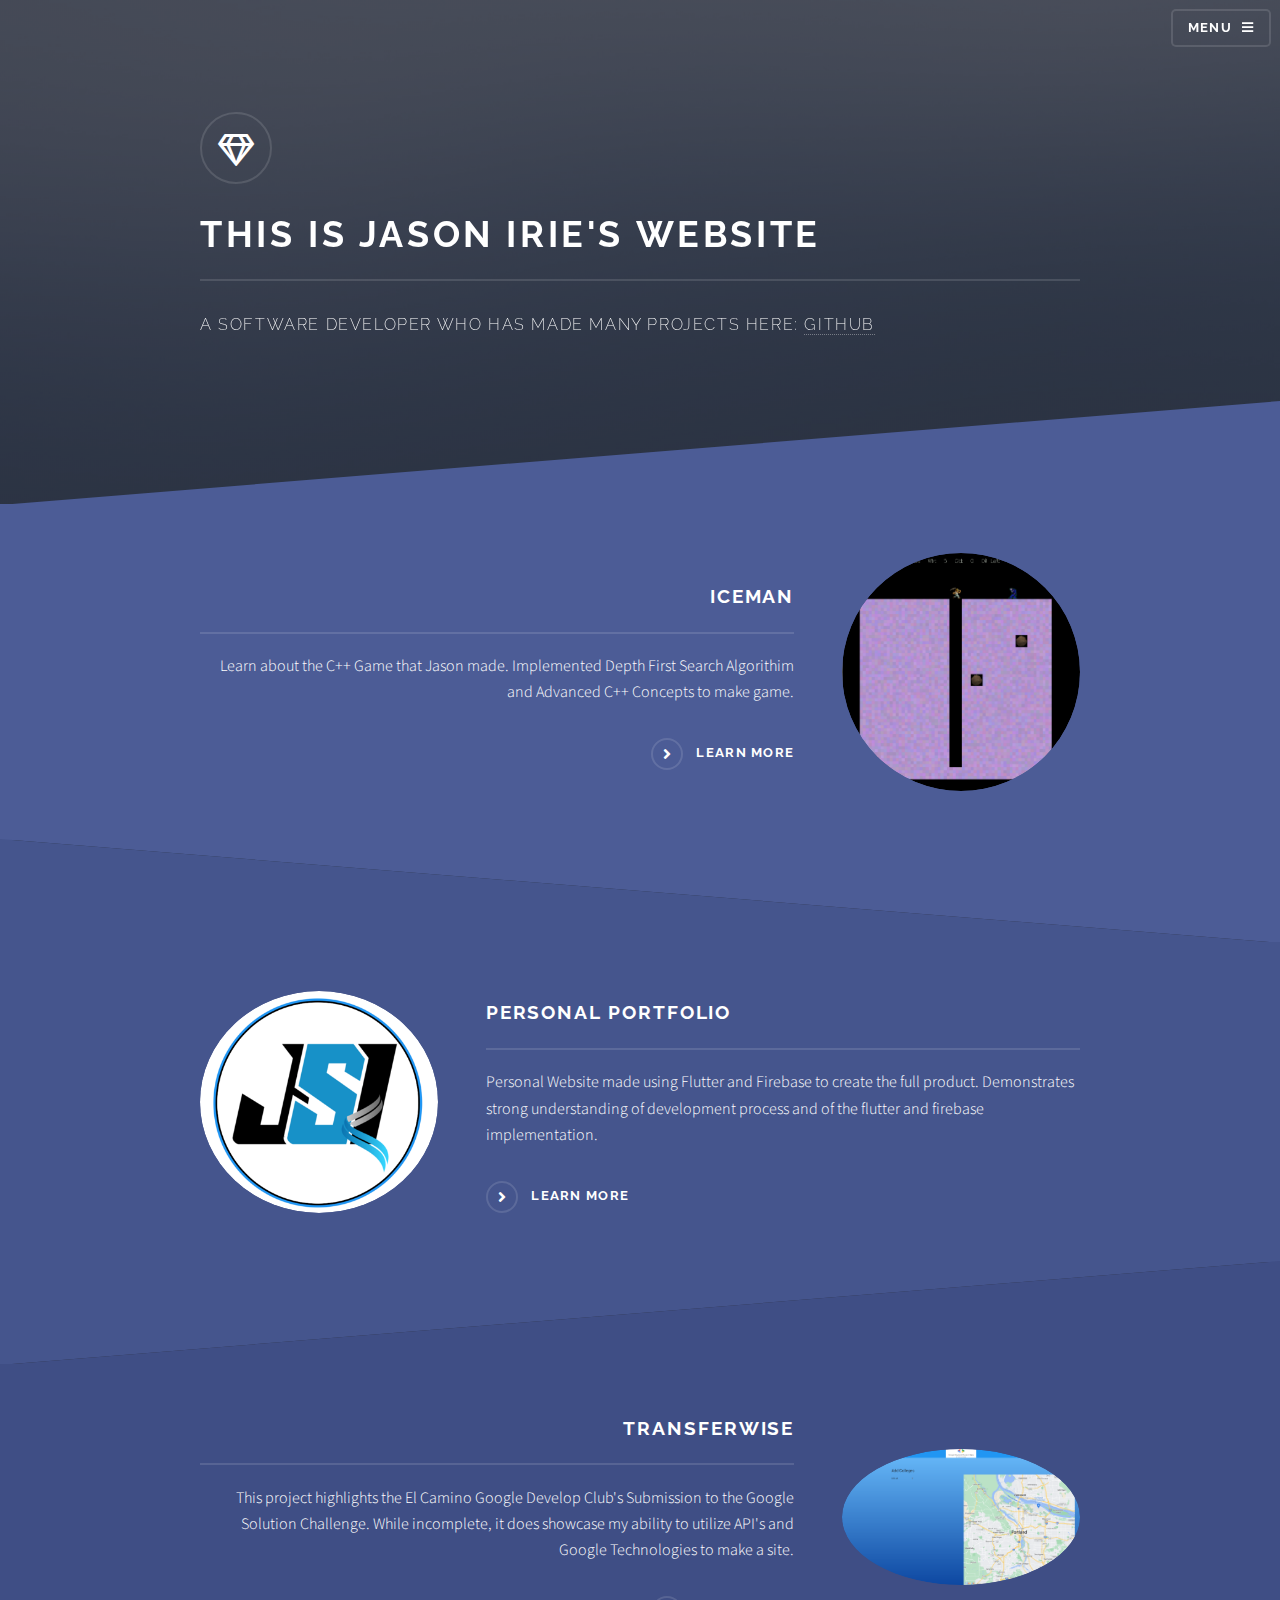
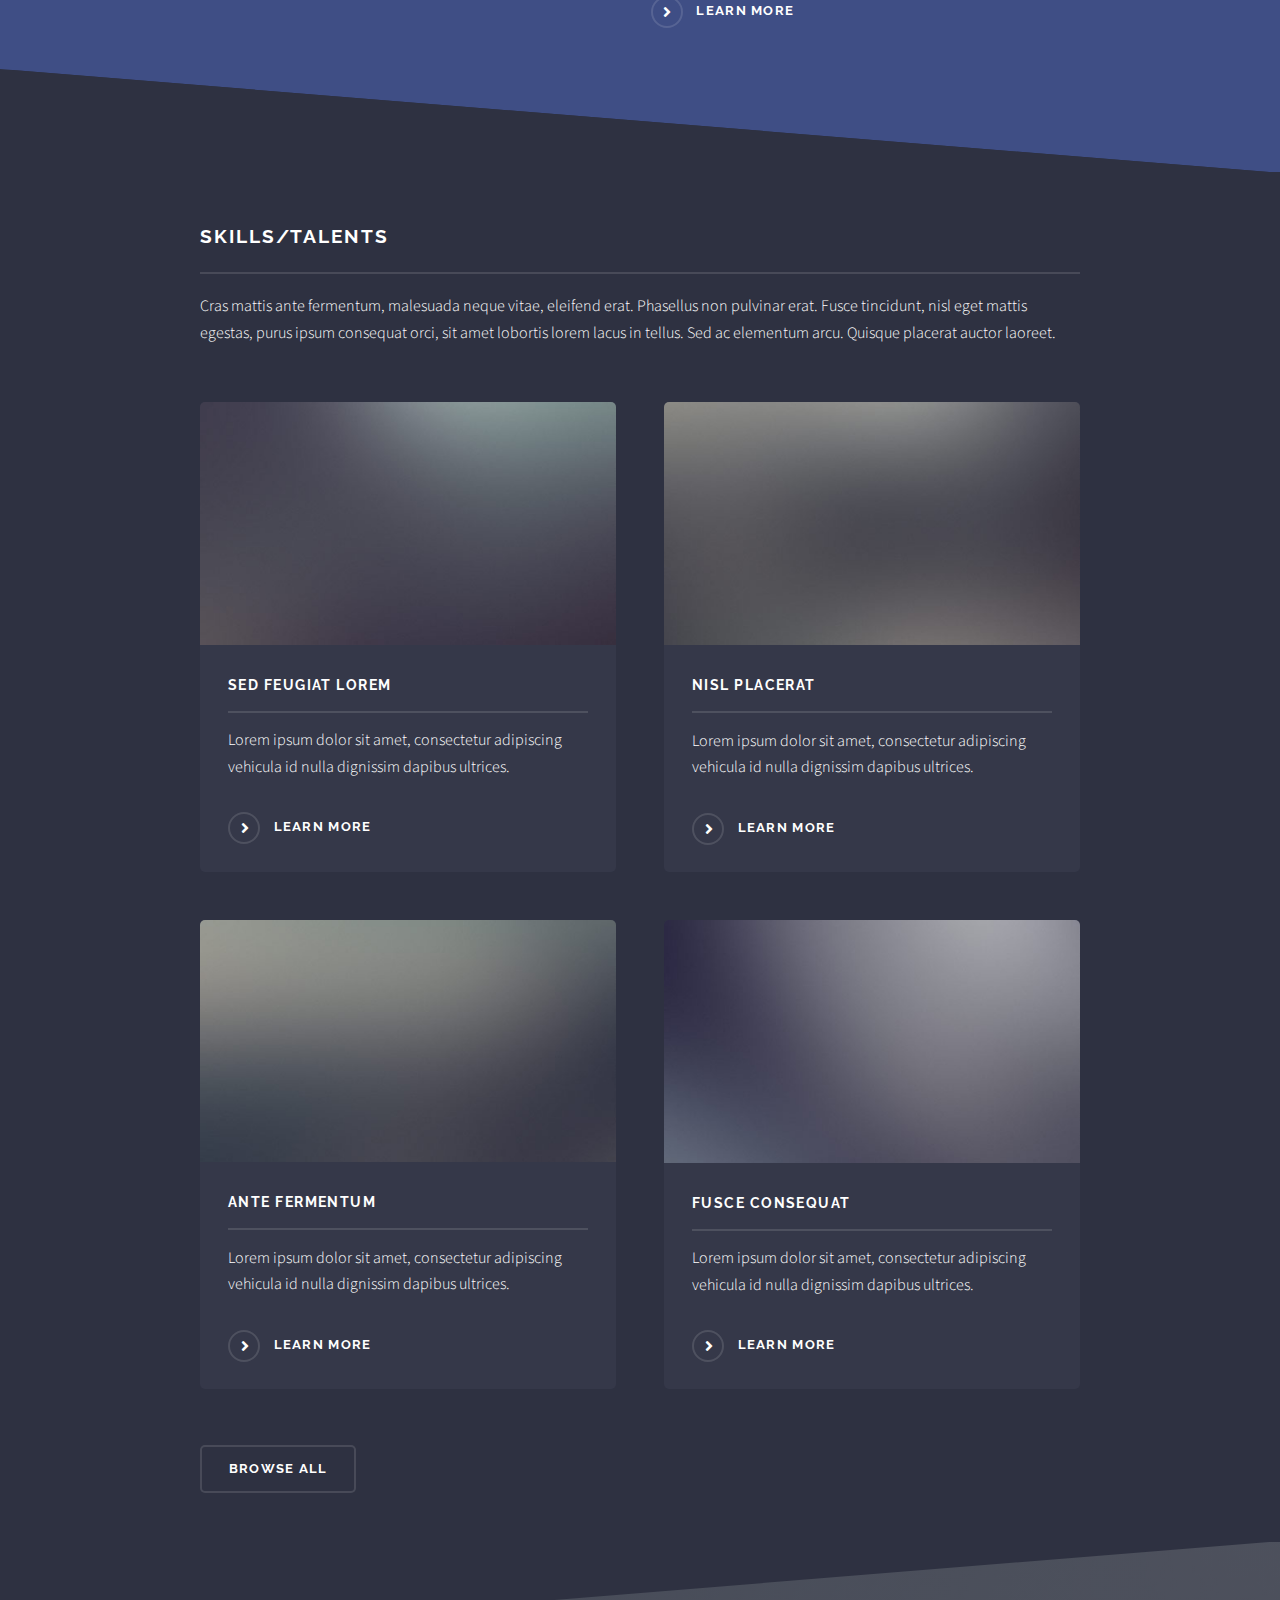
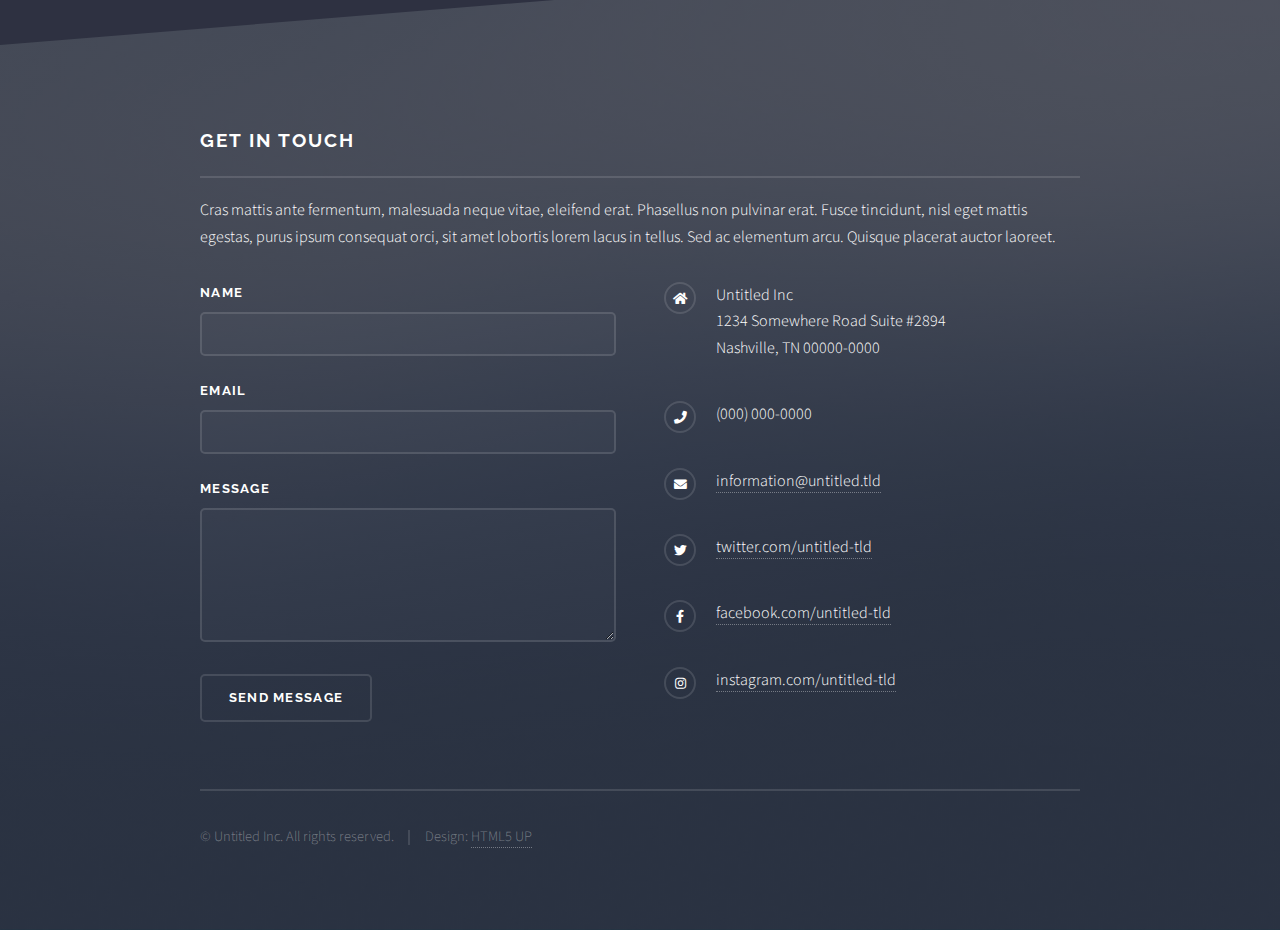
==== commit eda9237b: "Updated the webpage. Added images and google analytics" ====
--- a/index.html
+++ b/index.html
@@ -6,11 +6,20 @@
 -->
 <html>
 	<head>
-		<title>Solid State by HTML5 UP</title>
+		<title>Jason's Iries Website</title>
 		<meta charset="utf-8" />
 		<meta name="viewport" content="width=device-width, initial-scale=1, user-scalable=no" />
 		<link rel="stylesheet" href="assets/css/main.css" />
 		<noscript><link rel="stylesheet" href="assets/css/noscript.css" /></noscript>
+		<!-- Google tag (gtag.js) -->
+		<script async src="https://www.googletagmanager.com/gtag/js?id=G-WM51CZ2260"></script>
+		<script>
+		window.dataLayer = window.dataLayer || [];
+		function gtag(){dataLayer.push(arguments);}
+		gtag('js', new Date());
+
+		gtag('config', 'G-WM51CZ2260');
+		</script>
 	</head>
 	<body class="is-preload">
 
@@ -31,10 +40,10 @@
 							<h2>Menu</h2>
 							<ul class="links">
 								<li><a href="index.html">Home</a></li>
-								<li><a href="generic.html">Generic</a></li>
-								<li><a href="elements.html">Elements</a></li>
-								<li><a href="#">Log In</a></li>
-								<li><a href="#">Sign Up</a></li>
+								<li><a href="generic.html">About</a></li>
+								<li><a href="elements.html">Projects</a></li>
+								<!-- <li><a href="#">Log In</a></li>
+								<li><a href="#">Sign Up</a></li> -->
 							</ul>
 							<a href="#" class="close">Close</a>
 						</div>
@@ -44,8 +53,8 @@
 					<section id="banner">
 						<div class="inner">
 							<div class="logo"><span class="icon fa-gem"></span></div>
-							<h2>This is Solid State</h2>
-							<p>Another free + fully responsive site template by <a href="http://html5up.net">HTML5 UP</a></p>
+							<h2>This is Jason Irie's Website</h2>
+							<p>A software developer who has made many projects here: <a href="https://github.com/Shoheicode/Shoheicode">GitHub</a></p>
 						</div>
 					</section>
 
@@ -55,11 +64,11 @@
 						<!-- One -->
 							<section id="one" class="wrapper spotlight style1">
 								<div class="inner">
-									<a href="#" class="image"><img src="images/pic01.jpg" alt="" /></a>
+									<a href="#" class="image"><img src="images/Iceman.png" alt="" /></a>
 									<div class="content">
-										<h2 class="major">Magna arcu feugiat</h2>
-										<p>Lorem ipsum dolor sit amet, etiam lorem adipiscing elit. Cras turpis ante, nullam sit amet turpis non, sollicitudin posuere urna. Mauris id tellus arcu. Nunc vehicula id nulla dignissim dapibus. Nullam ultrices, neque et faucibus viverra, ex nulla cursus.</p>
-										<a href="#" class="special">Learn more</a>
+										<h2 class="major">IceMan</h2>
+										<p>Learn about the C++ Game that Jason made. Implemented Depth First Search Algorithim and Advanced C++ Concepts to make game. </p>
+										<a href="https://github.com/Shoheicode/CS30-ICEMAN" class="special">Learn more</a>
 									</div>
 								</div>
 							</section>
@@ -67,11 +76,11 @@
 						<!-- Two -->
 							<section id="two" class="wrapper alt spotlight style2">
 								<div class="inner">
-									<a href="#" class="image"><img src="images/pic02.jpg" alt="" /></a>
+									<a href="#" class="image"><img src="images/personalWebsite.png" alt="" /></a>
 									<div class="content">
-										<h2 class="major">Tempus adipiscing</h2>
-										<p>Lorem ipsum dolor sit amet, etiam lorem adipiscing elit. Cras turpis ante, nullam sit amet turpis non, sollicitudin posuere urna. Mauris id tellus arcu. Nunc vehicula id nulla dignissim dapibus. Nullam ultrices, neque et faucibus viverra, ex nulla cursus.</p>
-										<a href="#" class="special">Learn more</a>
+										<h2 class="major">Personal Portfolio</h2>
+										<p>Personal Website made using Flutter and Firebase to create the full product. Demonstrates strong understanding of development process and of the flutter and firebase implementation.</p>
+										<a href="https://portfoliowebsite-36391.web.app/" class="special">Learn more</a>
 									</div>
 								</div>
 							</section>
@@ -79,11 +88,11 @@
 						<!-- Three -->
 							<section id="three" class="wrapper spotlight style3">
 								<div class="inner">
-									<a href="#" class="image"><img src="images/pic03.jpg" alt="" /></a>
+									<a href="#" class="image"><img src="images/ImageofWebApplication.png" alt="" /></a>
 									<div class="content">
-										<h2 class="major">Nullam dignissim</h2>
-										<p>Lorem ipsum dolor sit amet, etiam lorem adipiscing elit. Cras turpis ante, nullam sit amet turpis non, sollicitudin posuere urna. Mauris id tellus arcu. Nunc vehicula id nulla dignissim dapibus. Nullam ultrices, neque et faucibus viverra, ex nulla cursus.</p>
-										<a href="#" class="special">Learn more</a>
+										<h2 class="major">TransferWise</h2>
+										<p>This project highlights the El Camino Google Develop Club's Submission to the Google Solution Challenge. While incomplete, it does showcase my ability to utilize API's and Google Technologies to make a site. </p>
+										<a href="https://github.com/El-Camino-Google-Developer-Student-Club/El-Camino-2023-Solution-Challenge" class="special">Learn more</a>
 									</div>
 								</div>
 							</section>
@@ -91,7 +100,7 @@
 						<!-- Four -->
 							<section id="four" class="wrapper alt style1">
 								<div class="inner">
-									<h2 class="major">Vitae phasellus</h2>
+									<h2 class="major">Skills/Talents</h2>
 									<p>Cras mattis ante fermentum, malesuada neque vitae, eleifend erat. Phasellus non pulvinar erat. Fusce tincidunt, nisl eget mattis egestas, purus ipsum consequat orci, sit amet lobortis lorem lacus in tellus. Sed ac elementum arcu. Quisque placerat auctor laoreet.</p>
 									<section class="features">
 										<article>
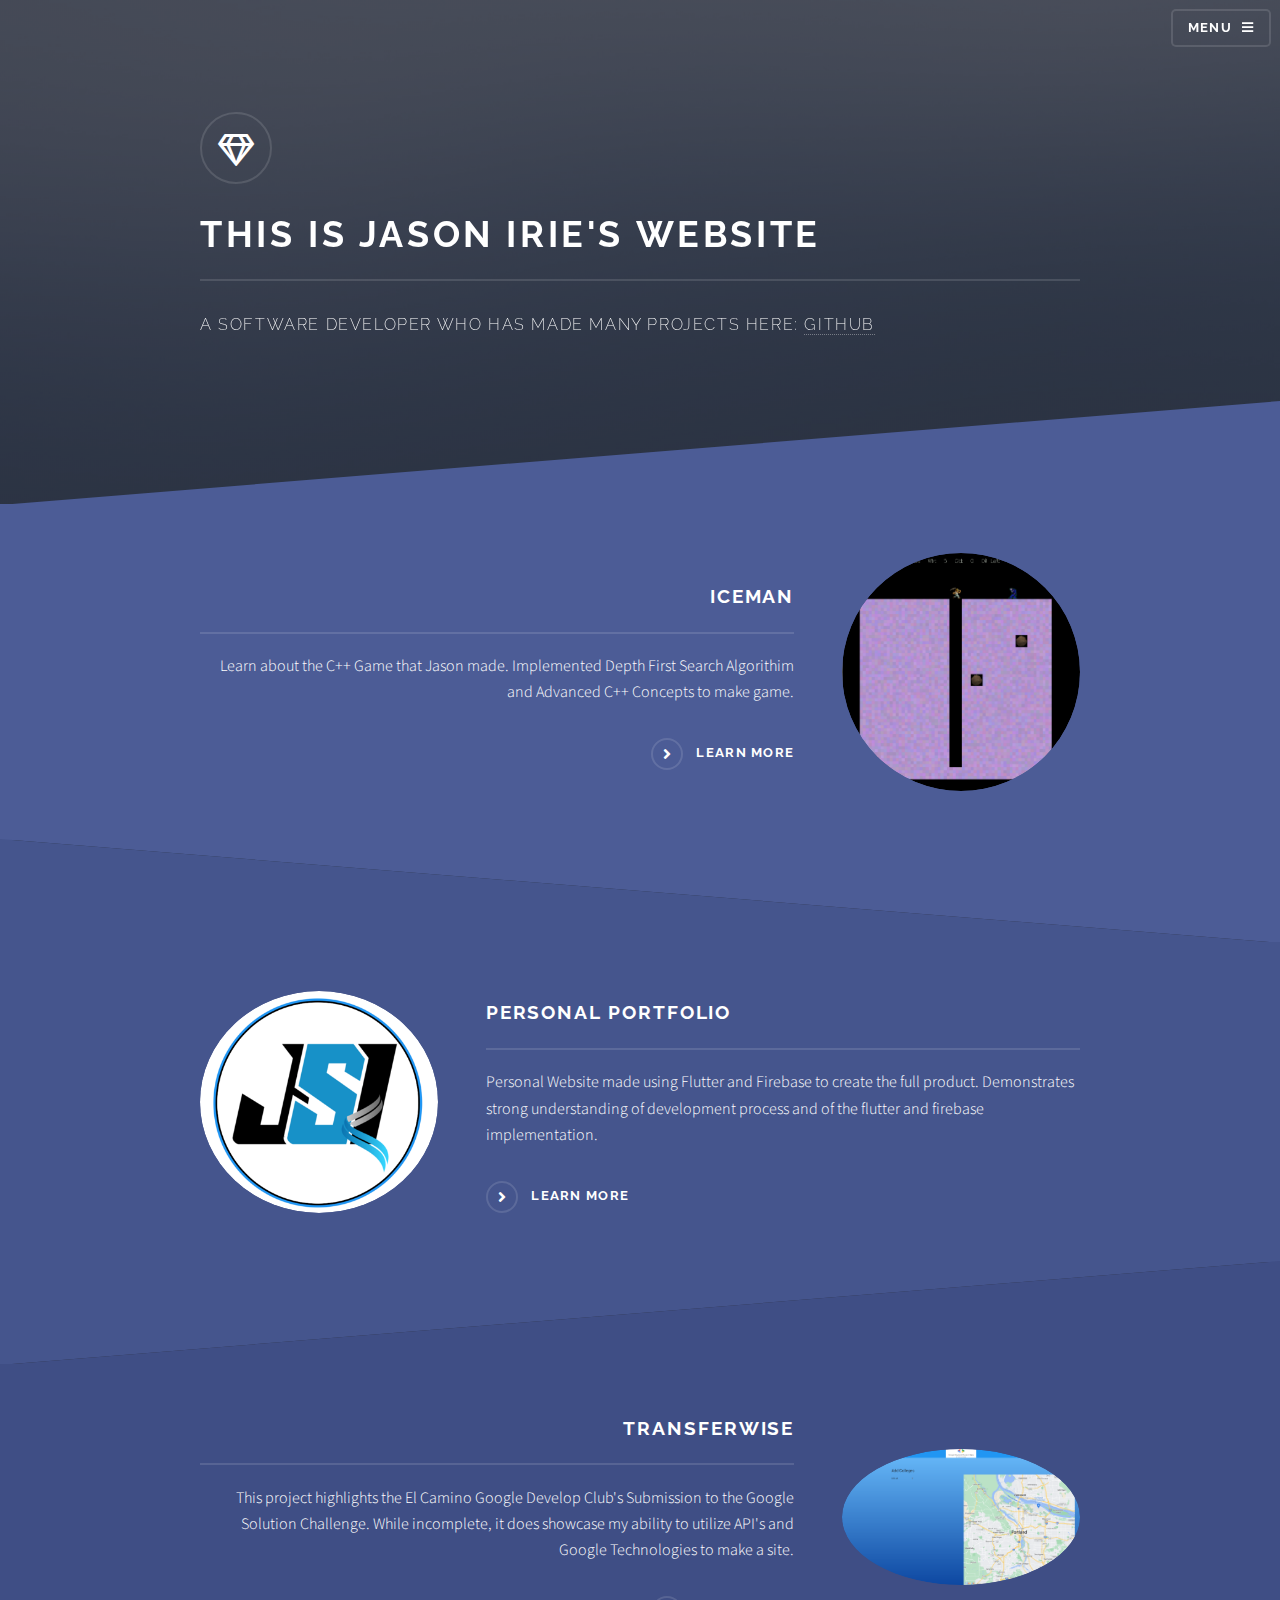
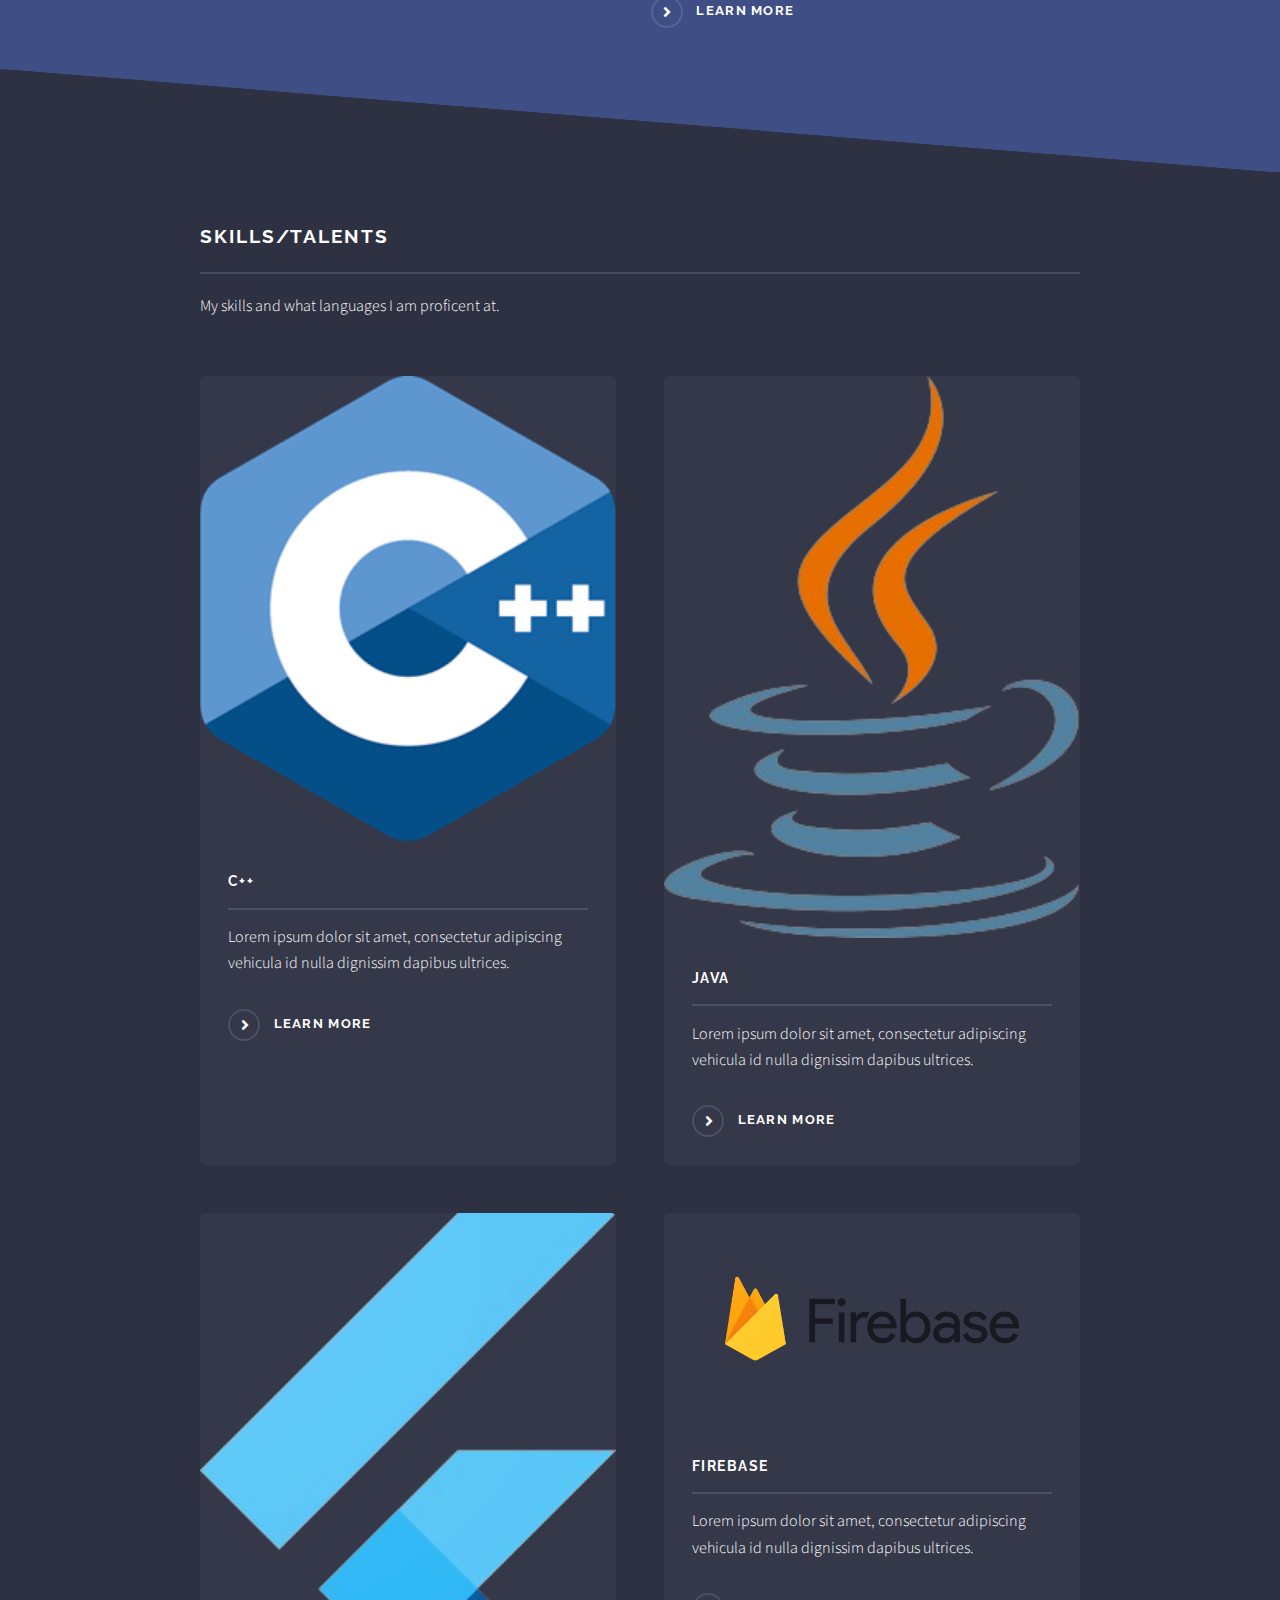
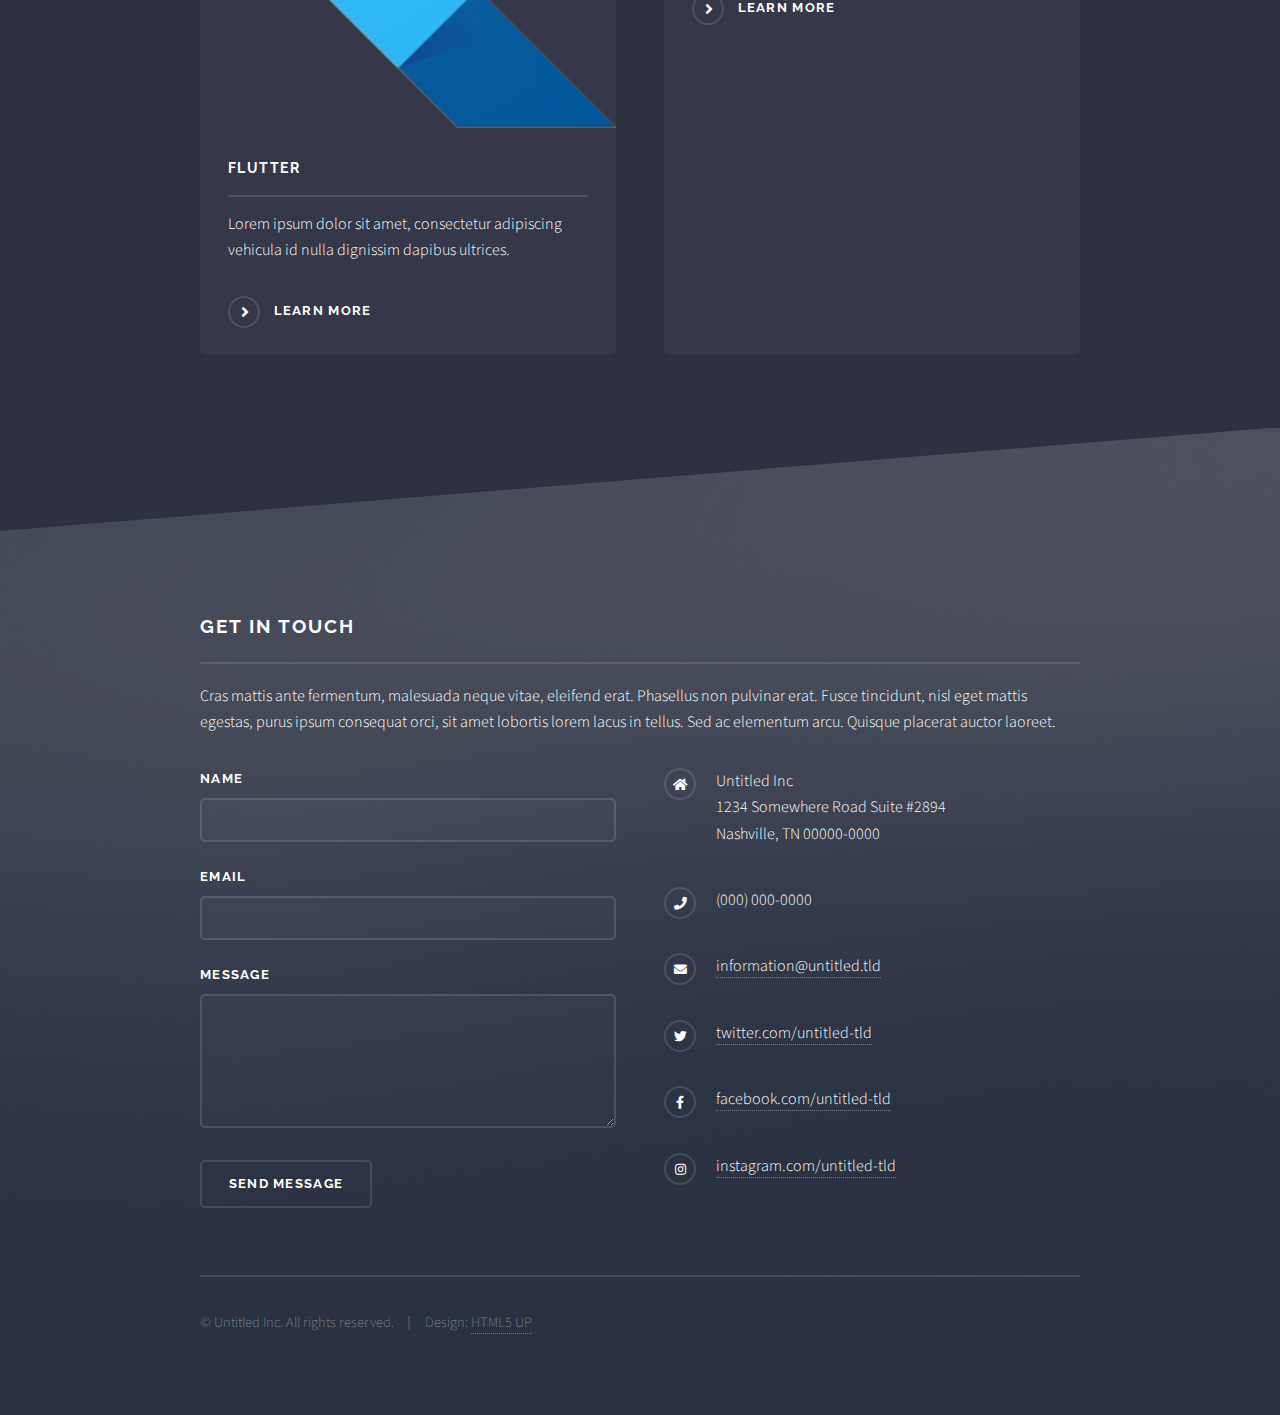
==== commit 759bd03a: "updated files" ====
--- a/index.html
+++ b/index.html
@@ -101,36 +101,36 @@
 							<section id="four" class="wrapper alt style1">
 								<div class="inner">
 									<h2 class="major">Skills/Talents</h2>
-									<p>Cras mattis ante fermentum, malesuada neque vitae, eleifend erat. Phasellus non pulvinar erat. Fusce tincidunt, nisl eget mattis egestas, purus ipsum consequat orci, sit amet lobortis lorem lacus in tellus. Sed ac elementum arcu. Quisque placerat auctor laoreet.</p>
+									<p>My skills and what languages I am proficent at.</p>
 									<section class="features">
 										<article>
-											<a href="#" class="image"><img src="images/pic04.jpg" alt="" /></a>
-											<h3 class="major">Sed feugiat lorem</h3>
+											<a href="#" class="image"><img src="images/cpp.png" alt="" /></a>
+											<h3 class="major">C++</h3>
 											<p>Lorem ipsum dolor sit amet, consectetur adipiscing vehicula id nulla dignissim dapibus ultrices.</p>
 											<a href="#" class="special">Learn more</a>
 										</article>
 										<article>
-											<a href="#" class="image"><img src="images/pic05.jpg" alt="" /></a>
-											<h3 class="major">Nisl placerat</h3>
+											<a href="#" class="image"><img src="images/java.png" alt="" /></a>
+											<h3 class="major">Java</h3>
 											<p>Lorem ipsum dolor sit amet, consectetur adipiscing vehicula id nulla dignissim dapibus ultrices.</p>
 											<a href="#" class="special">Learn more</a>
 										</article>
 										<article>
-											<a href="#" class="image"><img src="images/pic06.jpg" alt="" /></a>
-											<h3 class="major">Ante fermentum</h3>
+											<a href="#" class="image"><img src="images/flutter.png" alt="" /></a>
+											<h3 class="major">Flutter</h3>
 											<p>Lorem ipsum dolor sit amet, consectetur adipiscing vehicula id nulla dignissim dapibus ultrices.</p>
 											<a href="#" class="special">Learn more</a>
 										</article>
 										<article>
-											<a href="#" class="image"><img src="images/pic07.jpg" alt="" /></a>
-											<h3 class="major">Fusce consequat</h3>
+											<a href="#" class="image"><img src="images/firebase.png" alt="" /></a>
+											<h3 class="major">Firebase</h3>
 											<p>Lorem ipsum dolor sit amet, consectetur adipiscing vehicula id nulla dignissim dapibus ultrices.</p>
 											<a href="#" class="special">Learn more</a>
 										</article>
 									</section>
-									<ul class="actions">
+									<!-- <ul class="actions">
 										<li><a href="#" class="button">Browse All</a></li>
-									</ul>
+									</ul> -->
 								</div>
 							</section>
 
--- a/assets/css/main.css
+++ b/assets/css/main.css
@@ -1,10 +1,10 @@
 @import url(fontawesome-all.min.css);
 @import url("https://fonts.googleapis.com/css?family=Raleway:200,700|Source+Sans+Pro:300,600,300italic,600italic");
 
-/*
-	Solid State by HTML5 UP
-	html5up.net | @ajlkn
-	Free for personal and commercial use under the CCA 3.0 license (html5up.net/license)
+/*
+	Solid State by HTML5 UP
+	html5up.net | @ajlkn
+	Free for personal and commercial use under the CCA 3.0 license (html5up.net/license)
 */
 
 html, body, div, span, applet, object,
@@ -101,11 +101,11 @@
 	body {
 		background-color: #2e3141;
 		background-image: linear-gradient(to top, rgba(46, 49, 65, 0.8), rgba(46, 49, 65, 0.8)), url("../../images/bg.jpg");
-		background-size: auto,+		background-size: auto,
  cover;
-		background-attachment: fixed,+		background-attachment: fixed,
  fixed;
-		background-position: center,+		background-position: center,
  center;
 	}
 
@@ -2411,6 +2411,8 @@
 
 /* Image */
 
+
+
 	.image {
 		border-radius: 5px;
 		border: 0;
@@ -2424,7 +2426,7 @@
 		}
 
 		.image.left, .image.right {
-			max-width: 40%;
+			max-width: 20%;
 		}
 
 			.image.left img, .image.right img {
@@ -3467,9 +3469,9 @@
 				padding: 7em 0 8.25em 0 ;
 				background-color: #2e3141;
 				background-image: linear-gradient(to top, rgba(46, 49, 65, 0.8), rgba(46, 49, 65, 0.8)), url("../../images/bg.jpg");
-				background-size: auto,+				background-size: auto,
  cover;
-				background-position: center,+				background-position: center,
  center;
 				margin-bottom: -6.5em;
 			}
@@ -3579,9 +3581,9 @@
 			padding: 9em 0 6.25em 0 ;
 			background-color: #2e3141;
 			background-image: linear-gradient(to top, rgba(46, 49, 65, 0.8), rgba(46, 49, 65, 0.8)), url("../../images/bg.jpg");
-			background-size: auto,+			background-size: auto,
  cover;
-			background-position: center,+			background-position: center,
  0% 30%;
 			margin-bottom: -6.5em;
 		}
@@ -3592,9 +3594,9 @@
 
 		#wrapper > header {
 			padding: 11em 3em 7.375em 3em ;
-			background-size: auto,+			background-size: auto,
  cover;
-			background-position: center,+			background-position: center,
  0% 0%;
 			margin-bottom: -4.75em;
 		}
@@ -3609,7 +3611,7 @@
 
 		#wrapper > header {
 			padding: 6.5em 2em 3em 2em ;
-			background-size: auto,+			background-size: auto,
  125%;
 			margin-bottom: -2.5em;
 		}
@@ -4072,9 +4074,9 @@
 		#footer {
 			background-color: #2e3141;
 			background-image: linear-gradient(to top, rgba(46, 49, 65, 0.8), rgba(46, 49, 65, 0.8)), url("../../images/bg.jpg");
-			background-size: auto,+			background-size: auto,
  cover;
-			background-position: center,+			background-position: center,
  center;
 			margin-top: -6.5em;
 			padding-top: 6.5em;
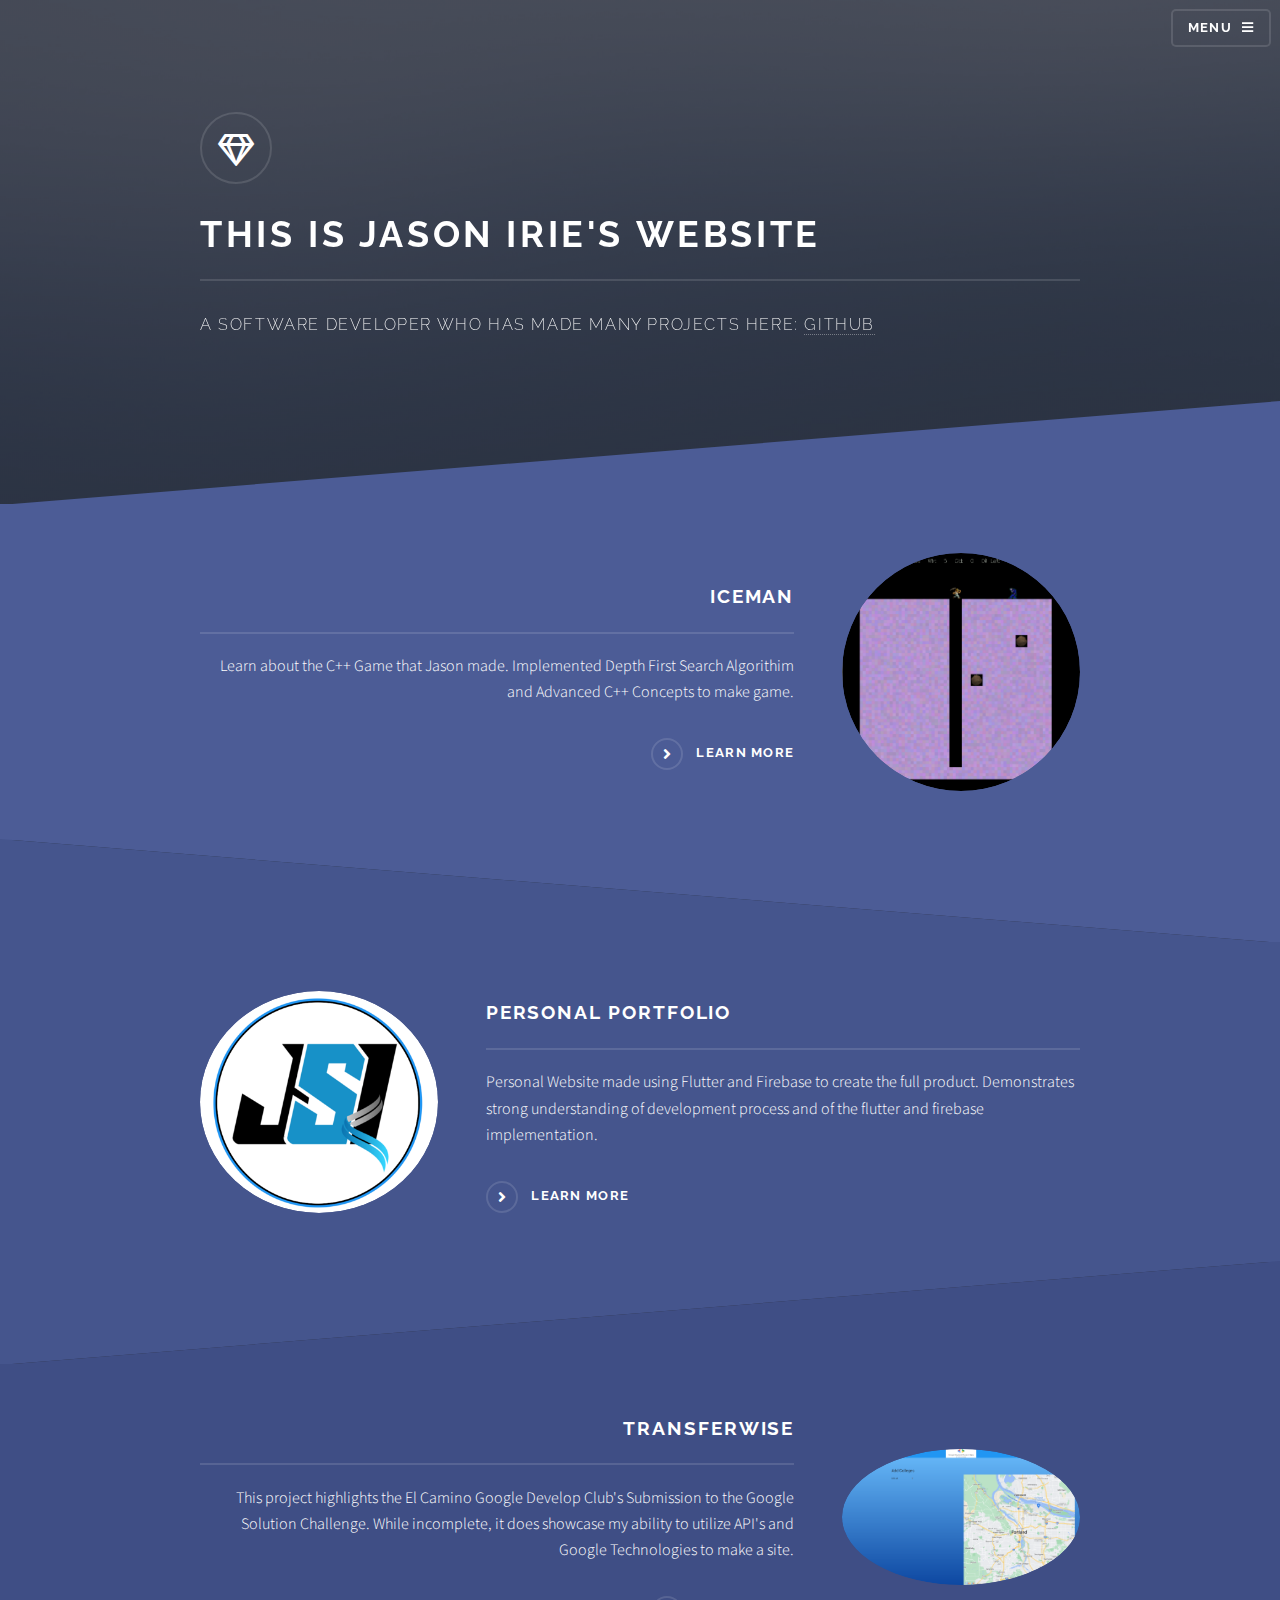
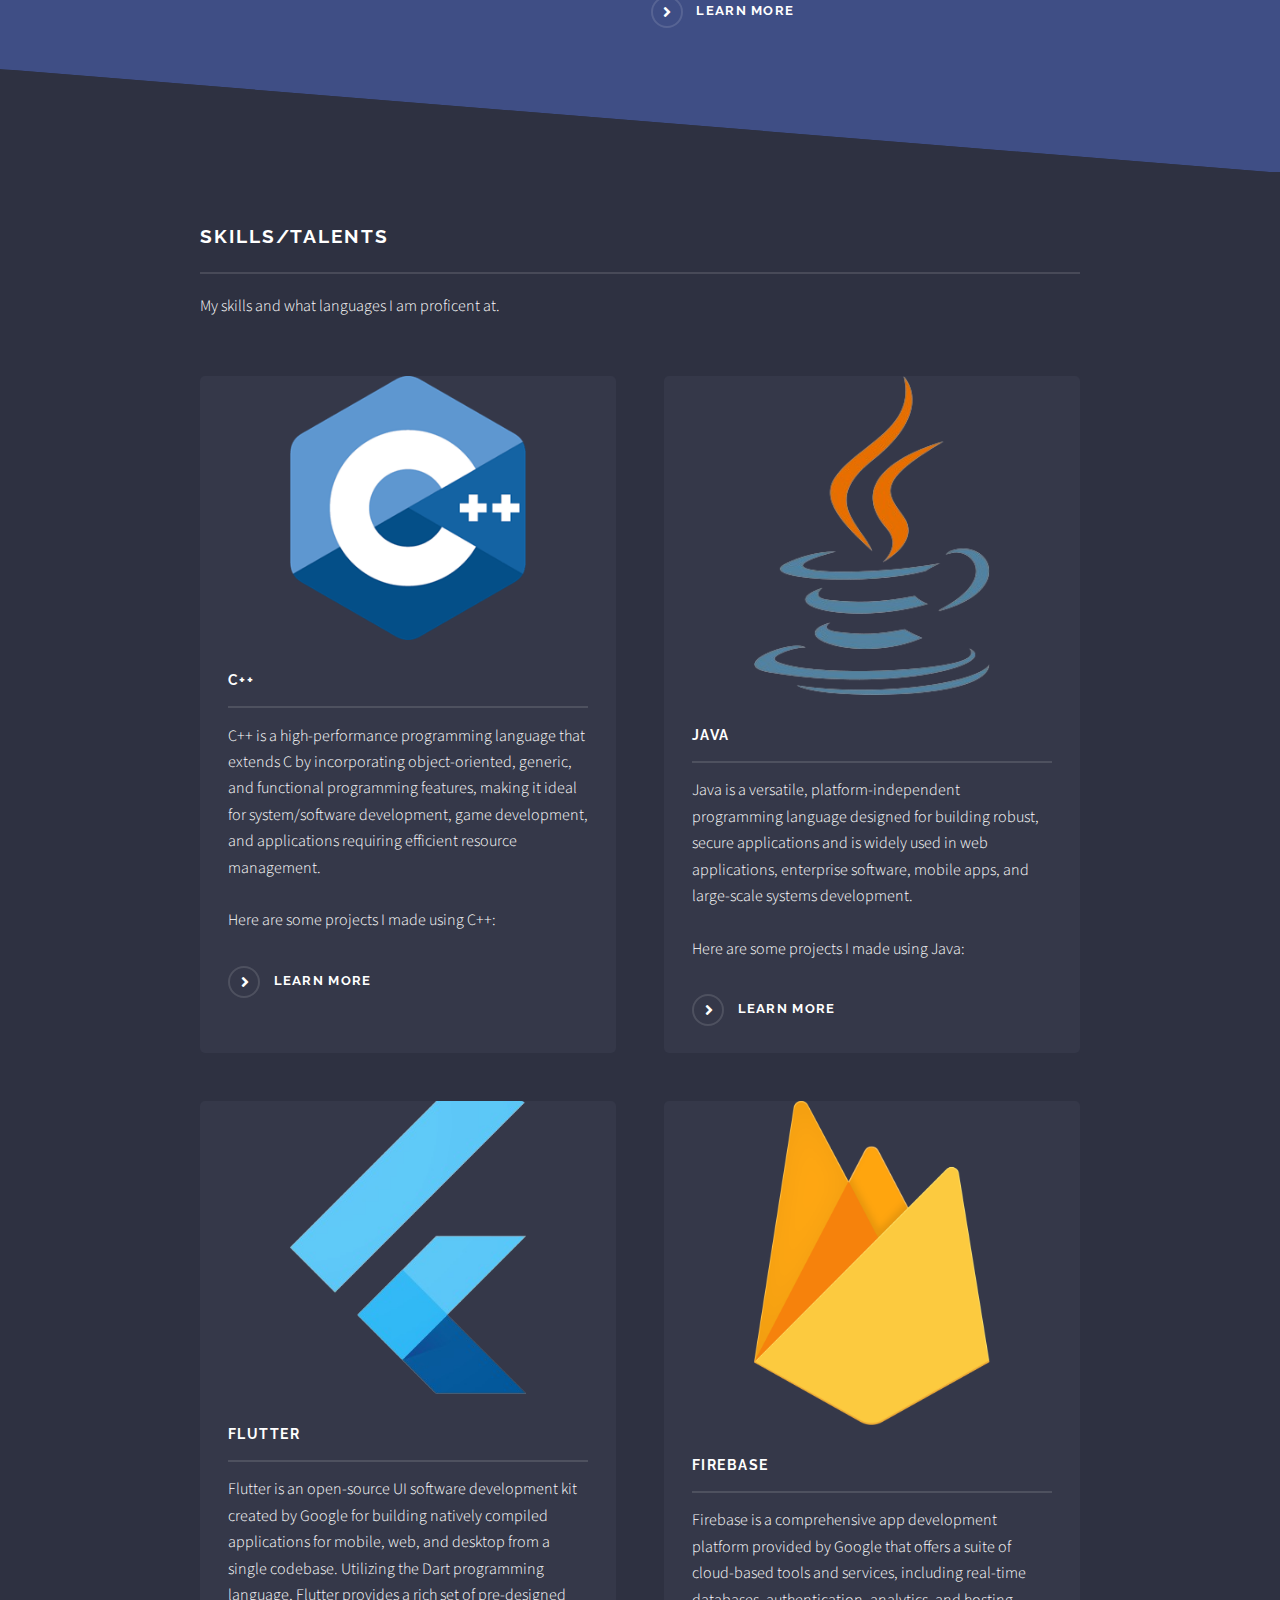
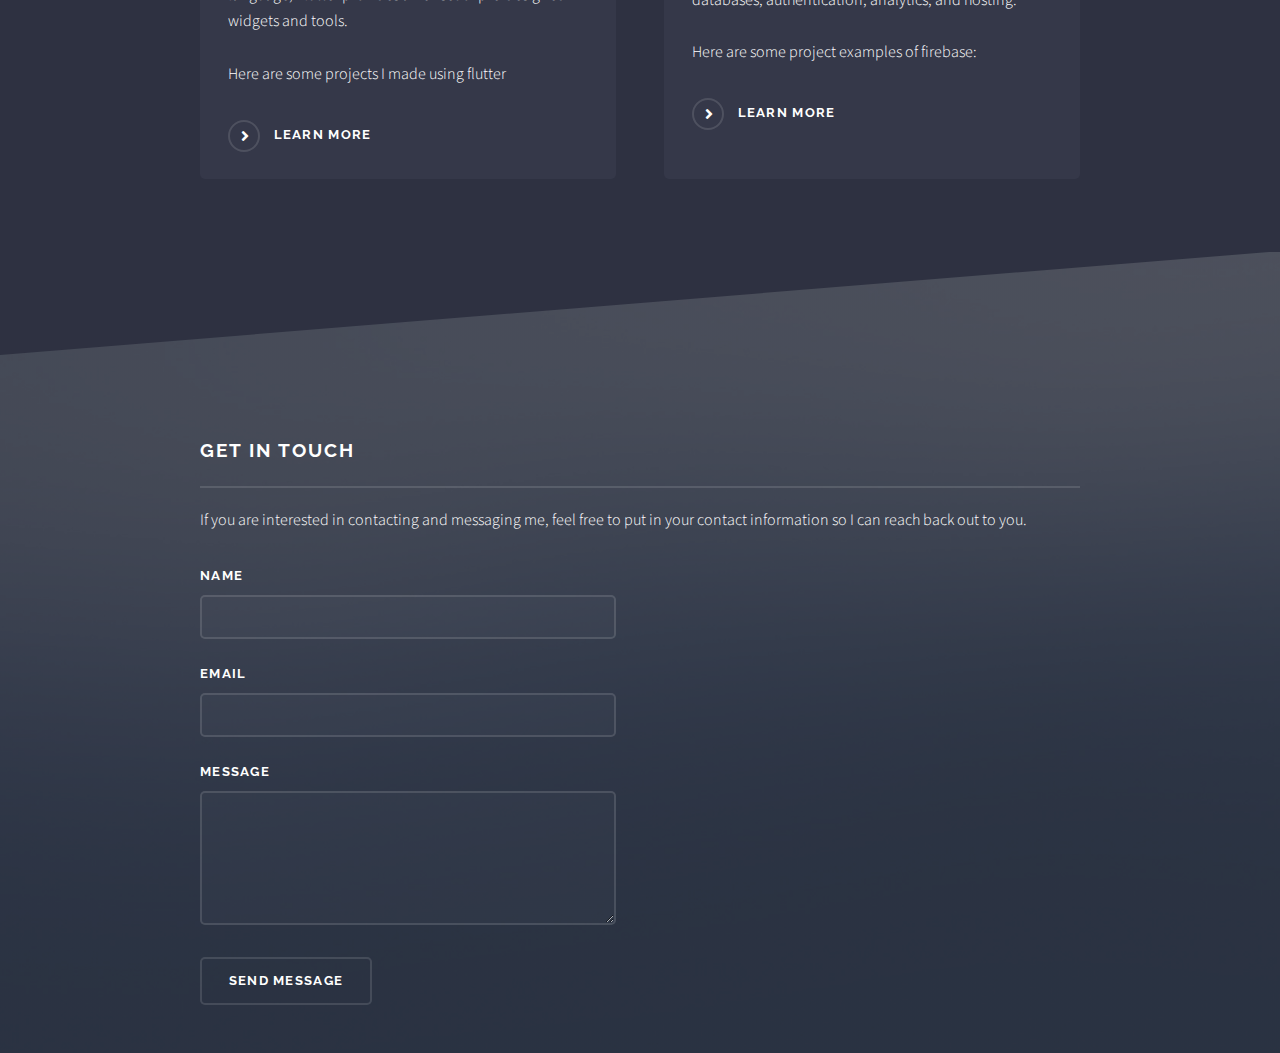
==== commit 23050881: "Project Update. Finished landing page" ====
--- a/index.html
+++ b/index.html
@@ -28,7 +28,7 @@
 
 				<!-- Header -->
 					<header id="header" class="alt">
-						<h1><a href="index.html">Solid State</a></h1>
+						<h1><a href="index.html">Jason Irie</a></h1>
 						<nav>
 							<a href="#menu">Menu</a>
 						</nav>
@@ -40,10 +40,8 @@
 							<h2>Menu</h2>
 							<ul class="links">
 								<li><a href="index.html">Home</a></li>
-								<li><a href="generic.html">About</a></li>
-								<li><a href="elements.html">Projects</a></li>
-								<!-- <li><a href="#">Log In</a></li>
-								<li><a href="#">Sign Up</a></li> -->
+								<li><a href="about.html">About</a></li>
+								<li><a href="projects.html">Projects</a></li>
 							</ul>
 							<a href="#" class="close">Close</a>
 						</div>
@@ -106,26 +104,26 @@
 										<article>
 											<a href="#" class="image"><img src="images/cpp.png" alt="" /></a>
 											<h3 class="major">C++</h3>
-											<p>Lorem ipsum dolor sit amet, consectetur adipiscing vehicula id nulla dignissim dapibus ultrices.</p>
-											<a href="#" class="special">Learn more</a>
+											<p>C++ is a high-performance programming language that extends C by incorporating object-oriented, generic, and functional programming features, making it ideal for system/software development, game development, and applications requiring efficient resource management. <br><br> Here are some projects I made using C++: </p>
+											<a href="https://github.com/Shoheicode/CodeProjects" class="special">Learn more</a>
 										</article>
 										<article>
 											<a href="#" class="image"><img src="images/java.png" alt="" /></a>
 											<h3 class="major">Java</h3>
-											<p>Lorem ipsum dolor sit amet, consectetur adipiscing vehicula id nulla dignissim dapibus ultrices.</p>
-											<a href="#" class="special">Learn more</a>
+											<p>Java is a versatile, platform-independent programming language designed for building robust, secure applications and is widely used in web applications, enterprise software, mobile apps, and large-scale systems development. <br><br> Here are some projects I made using Java: </p>
+											<a href="https://github.com/Shoheicode/CodeProjects" class="special">Learn more</a>
 										</article>
 										<article>
 											<a href="#" class="image"><img src="images/flutter.png" alt="" /></a>
 											<h3 class="major">Flutter</h3>
-											<p>Lorem ipsum dolor sit amet, consectetur adipiscing vehicula id nulla dignissim dapibus ultrices.</p>
-											<a href="#" class="special">Learn more</a>
+											<p>Flutter is an open-source UI software development kit created by Google for building natively compiled applications for mobile, web, and desktop from a single codebase. Utilizing the Dart programming language, Flutter provides a rich set of pre-designed widgets and tools. <br> <br> Here are some projects I made using flutter </p>
+											<a href="https://github.com/Shoheicode/Personal-Website" class="special">Learn more</a>
 										</article>
 										<article>
-											<a href="#" class="image"><img src="images/firebase.png" alt="" /></a>
+											<a href="#" class="image" ><img id = "firebase"src="images/firebase.png" alt="" /></a>
 											<h3 class="major">Firebase</h3>
-											<p>Lorem ipsum dolor sit amet, consectetur adipiscing vehicula id nulla dignissim dapibus ultrices.</p>
-											<a href="#" class="special">Learn more</a>
+											<p>Firebase is a comprehensive app development platform provided by Google that offers a suite of cloud-based tools and services, including real-time databases, authentication, analytics, and hosting. <br> <br> Here are some project examples of firebase: </p>
+											<a href="https://github.com/Shoheicode/BudgetManagementApp" class="special">Learn more</a>
 										</article>
 									</section>
 									<!-- <ul class="actions">
@@ -140,7 +138,7 @@
 					<section id="footer">
 						<div class="inner">
 							<h2 class="major">Get in touch</h2>
-							<p>Cras mattis ante fermentum, malesuada neque vitae, eleifend erat. Phasellus non pulvinar erat. Fusce tincidunt, nisl eget mattis egestas, purus ipsum consequat orci, sit amet lobortis lorem lacus in tellus. Sed ac elementum arcu. Quisque placerat auctor laoreet.</p>
+							<p>If you are interested in contacting and messaging me, feel free to put in your contact information so I can reach back out to you.</p>
 							<form method="post" action="#">
 								<div class="fields">
 									<div class="field">
@@ -160,7 +158,7 @@
 									<li><input type="submit" value="Send Message" /></li>
 								</ul>
 							</form>
-							<ul class="contact">
+							<!-- <ul class="contact">
 								<li class="icon solid fa-home">
 									Untitled Inc<br />
 									1234 Somewhere Road Suite #2894<br />
@@ -174,7 +172,7 @@
 							</ul>
 							<ul class="copyright">
 								<li>&copy; Untitled Inc. All rights reserved.</li><li>Design: <a href="http://html5up.net">HTML5 UP</a></li>
-							</ul>
+							</ul> -->
 						</div>
 					</section>
 
--- a/assets/css/main.css
+++ b/assets/css/main.css
@@ -2426,7 +2426,7 @@
 		}
 
 		.image.left, .image.right {
-			max-width: 20%;
+			max-width: 40%;
 		}
 
 			.image.left img, .image.right img {
@@ -2464,6 +2464,11 @@
 			.image.main img {
 				width: 100%;
 			}
+
+		#firebase{
+			
+			width: 100%;
+		}
 
 /* List */
 
@@ -3021,10 +3026,12 @@
 				border-radius: 5px 5px 0 0;
 				display: block;
 				margin-bottom: 1.75em;
-				margin-left: -1.75em;
+				/* margin-left: -1.75em; */
+				margin-left: auto;
+  				margin-right: auto;
 				margin-top: -1.75em;
 				position: relative;
-				width: calc(100% + 3.5em);
+				width: calc(50% + 3.5em);
 			}
 
 				.features article .image img {
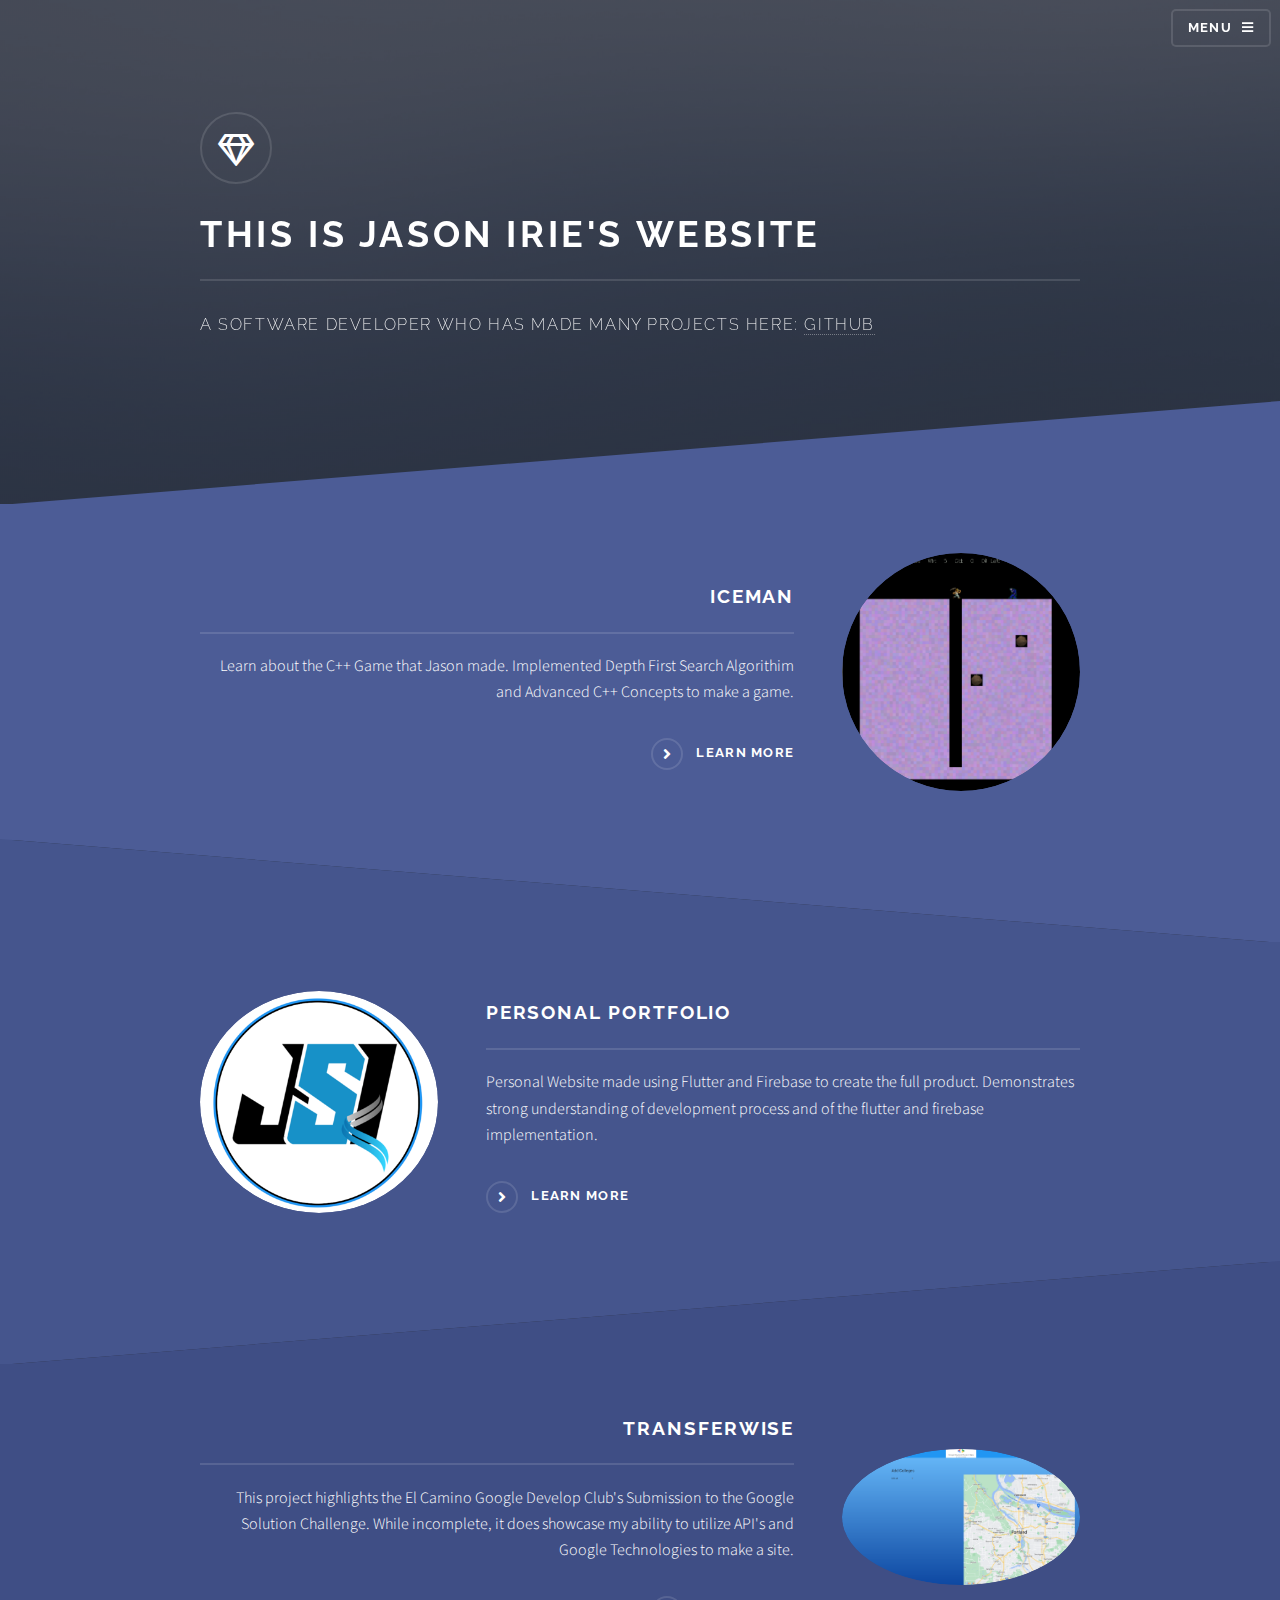
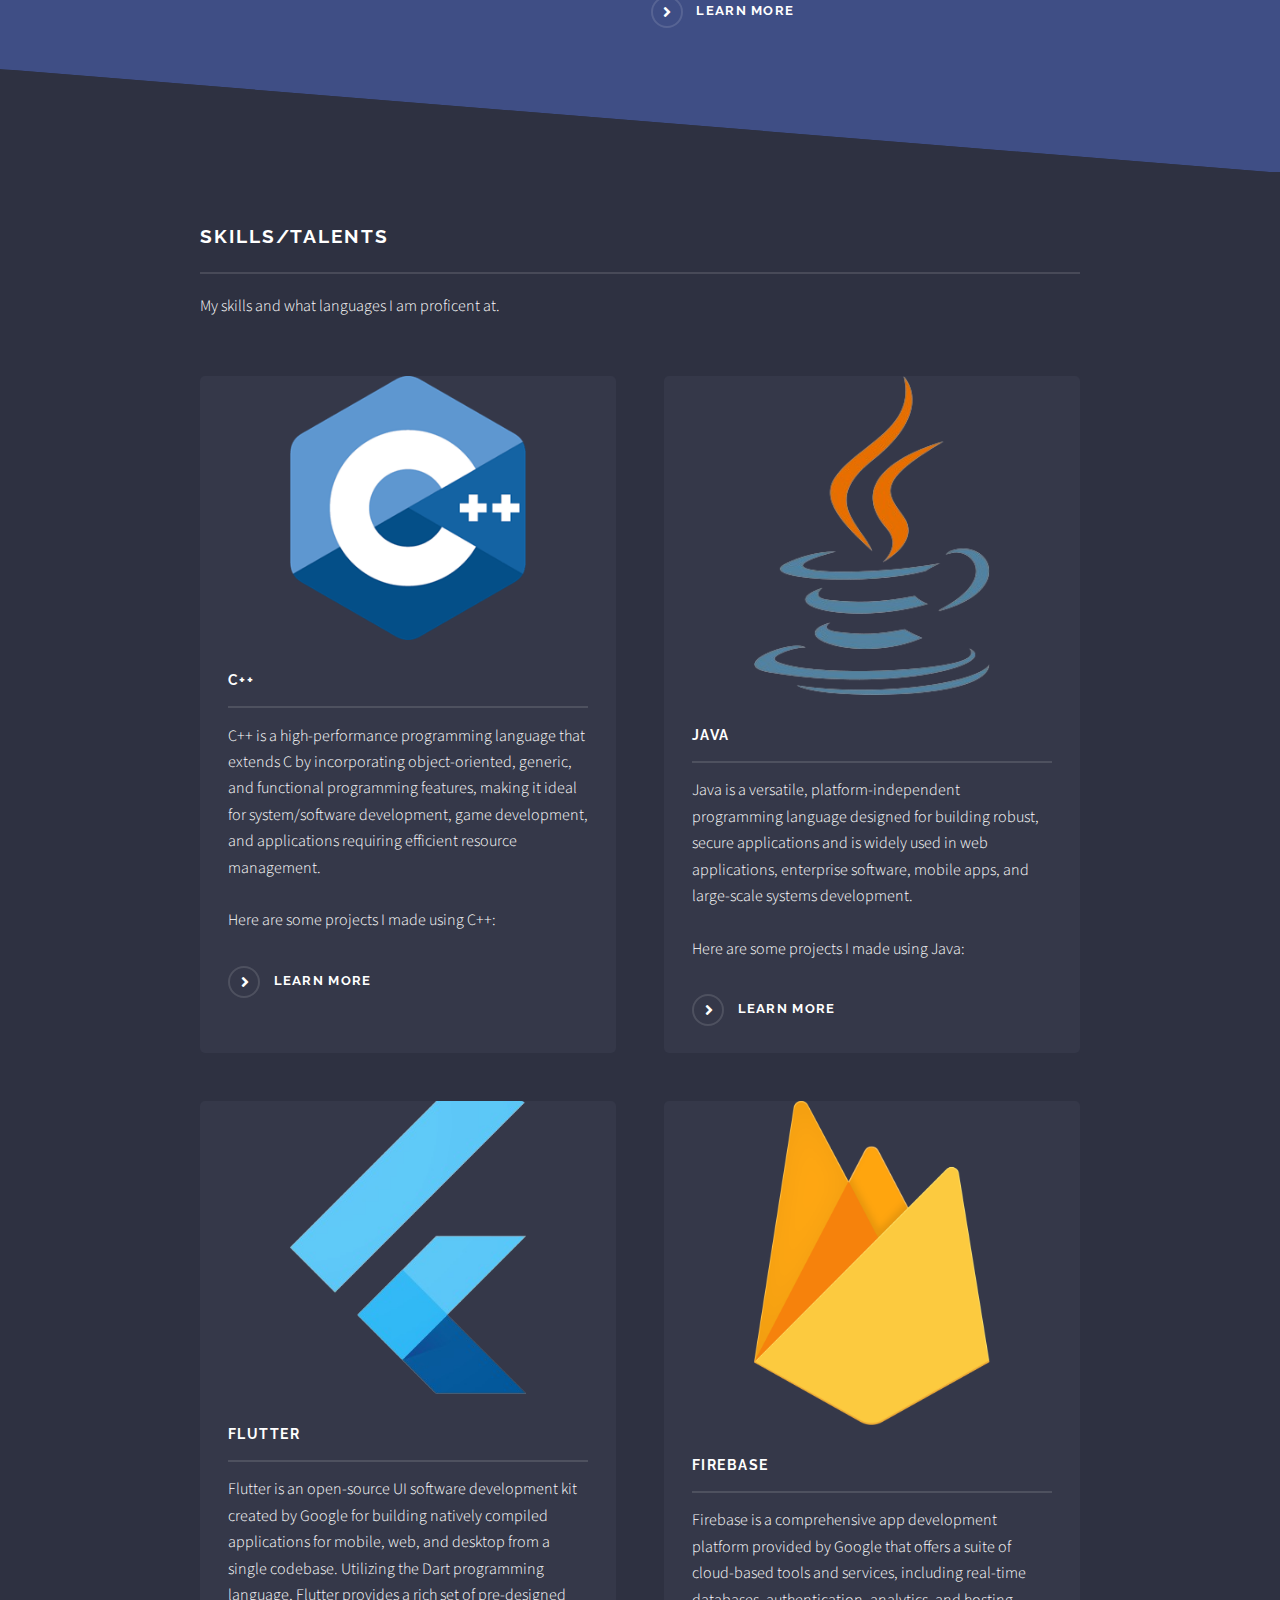
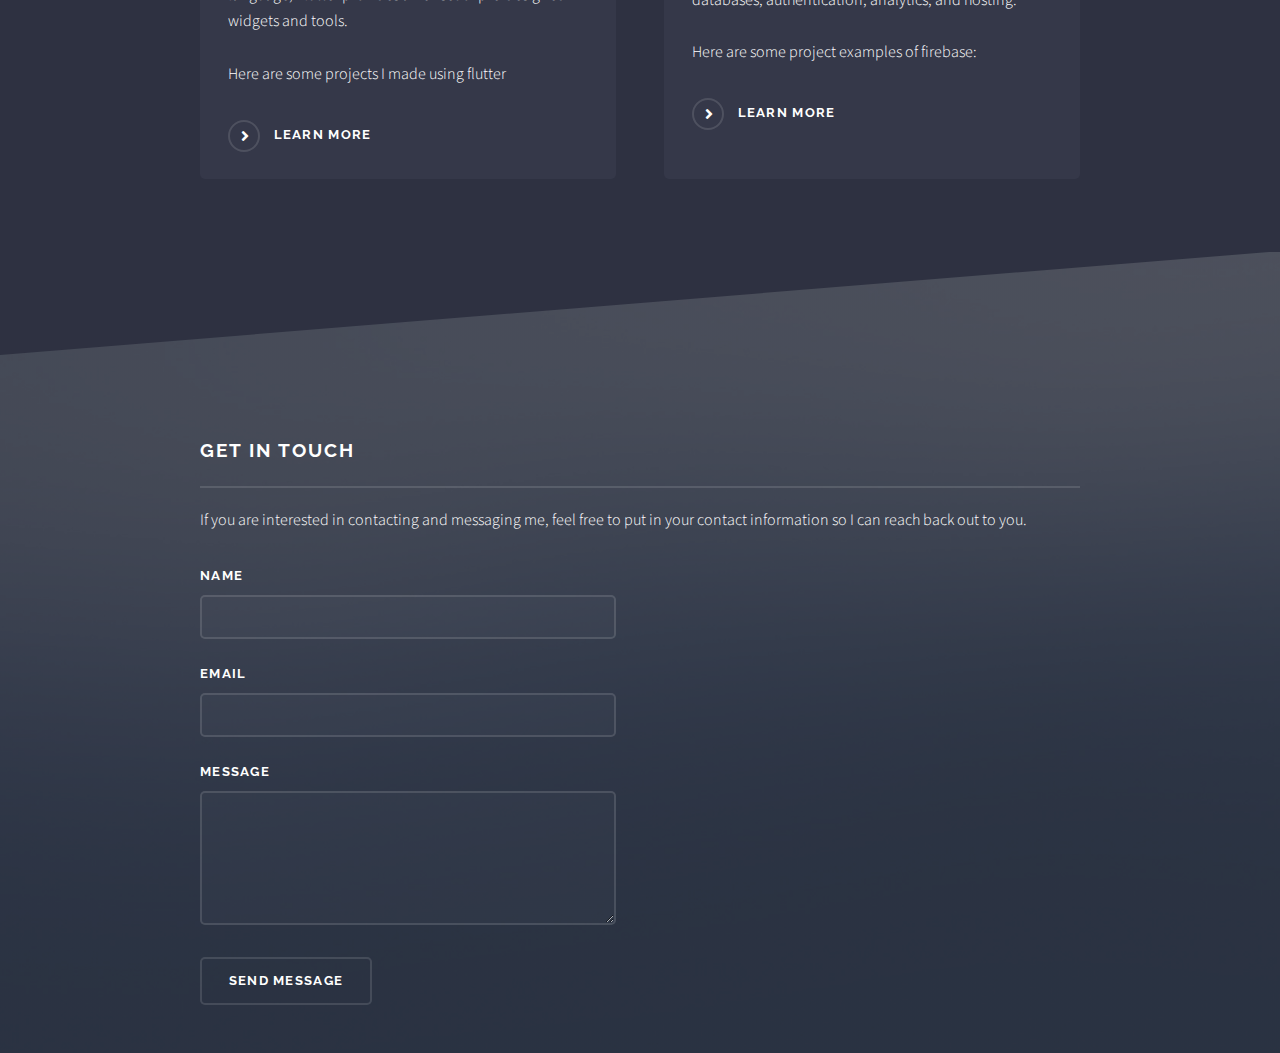
==== commit 15d32d37: "updated about and index" ====
--- a/index.html
+++ b/index.html
@@ -62,10 +62,10 @@
 						<!-- One -->
 							<section id="one" class="wrapper spotlight style1">
 								<div class="inner">
-									<a href="#" class="image"><img src="images/Iceman.png" alt="" /></a>
+									<a href="#" class="image"><img src="images/index/Iceman.png" alt="" /></a>
 									<div class="content">
 										<h2 class="major">IceMan</h2>
-										<p>Learn about the C++ Game that Jason made. Implemented Depth First Search Algorithim and Advanced C++ Concepts to make game. </p>
+										<p>Learn about the C++ Game that Jason made. Implemented Depth First Search Algorithim and Advanced C++ Concepts to make a game. </p>
 										<a href="https://github.com/Shoheicode/CS30-ICEMAN" class="special">Learn more</a>
 									</div>
 								</div>
@@ -74,7 +74,7 @@
 						<!-- Two -->
 							<section id="two" class="wrapper alt spotlight style2">
 								<div class="inner">
-									<a href="#" class="image"><img src="images/personalWebsite.png" alt="" /></a>
+									<a href="#" class="image"><img src="images/index/personalWebsite.png" alt="" /></a>
 									<div class="content">
 										<h2 class="major">Personal Portfolio</h2>
 										<p>Personal Website made using Flutter and Firebase to create the full product. Demonstrates strong understanding of development process and of the flutter and firebase implementation.</p>
@@ -86,7 +86,7 @@
 						<!-- Three -->
 							<section id="three" class="wrapper spotlight style3">
 								<div class="inner">
-									<a href="#" class="image"><img src="images/ImageofWebApplication.png" alt="" /></a>
+									<a href="#" class="image"><img src="images/index/ImageofWebApplication.png" alt="" /></a>
 									<div class="content">
 										<h2 class="major">TransferWise</h2>
 										<p>This project highlights the El Camino Google Develop Club's Submission to the Google Solution Challenge. While incomplete, it does showcase my ability to utilize API's and Google Technologies to make a site. </p>
@@ -102,25 +102,25 @@
 									<p>My skills and what languages I am proficent at.</p>
 									<section class="features">
 										<article>
-											<a href="#" class="image"><img src="images/cpp.png" alt="" /></a>
+											<a href="#" class="image"><img src="images/index/cpp.png" alt="" /></a>
 											<h3 class="major">C++</h3>
 											<p>C++ is a high-performance programming language that extends C by incorporating object-oriented, generic, and functional programming features, making it ideal for system/software development, game development, and applications requiring efficient resource management. <br><br> Here are some projects I made using C++: </p>
 											<a href="https://github.com/Shoheicode/CodeProjects" class="special">Learn more</a>
 										</article>
 										<article>
-											<a href="#" class="image"><img src="images/java.png" alt="" /></a>
+											<a href="#" class="image"><img src="images/index/java.png" alt="" /></a>
 											<h3 class="major">Java</h3>
 											<p>Java is a versatile, platform-independent programming language designed for building robust, secure applications and is widely used in web applications, enterprise software, mobile apps, and large-scale systems development. <br><br> Here are some projects I made using Java: </p>
 											<a href="https://github.com/Shoheicode/CodeProjects" class="special">Learn more</a>
 										</article>
 										<article>
-											<a href="#" class="image"><img src="images/flutter.png" alt="" /></a>
+											<a href="#" class="image"><img src="images/index/flutter.png" alt="" /></a>
 											<h3 class="major">Flutter</h3>
 											<p>Flutter is an open-source UI software development kit created by Google for building natively compiled applications for mobile, web, and desktop from a single codebase. Utilizing the Dart programming language, Flutter provides a rich set of pre-designed widgets and tools. <br> <br> Here are some projects I made using flutter </p>
 											<a href="https://github.com/Shoheicode/Personal-Website" class="special">Learn more</a>
 										</article>
 										<article>
-											<a href="#" class="image" ><img id = "firebase"src="images/firebase.png" alt="" /></a>
+											<a href="#" class="image" ><img id = "firebase"src="images/index/firebase.png" alt="" /></a>
 											<h3 class="major">Firebase</h3>
 											<p>Firebase is a comprehensive app development platform provided by Google that offers a suite of cloud-based tools and services, including real-time databases, authentication, analytics, and hosting. <br> <br> Here are some project examples of firebase: </p>
 											<a href="https://github.com/Shoheicode/BudgetManagementApp" class="special">Learn more</a>
